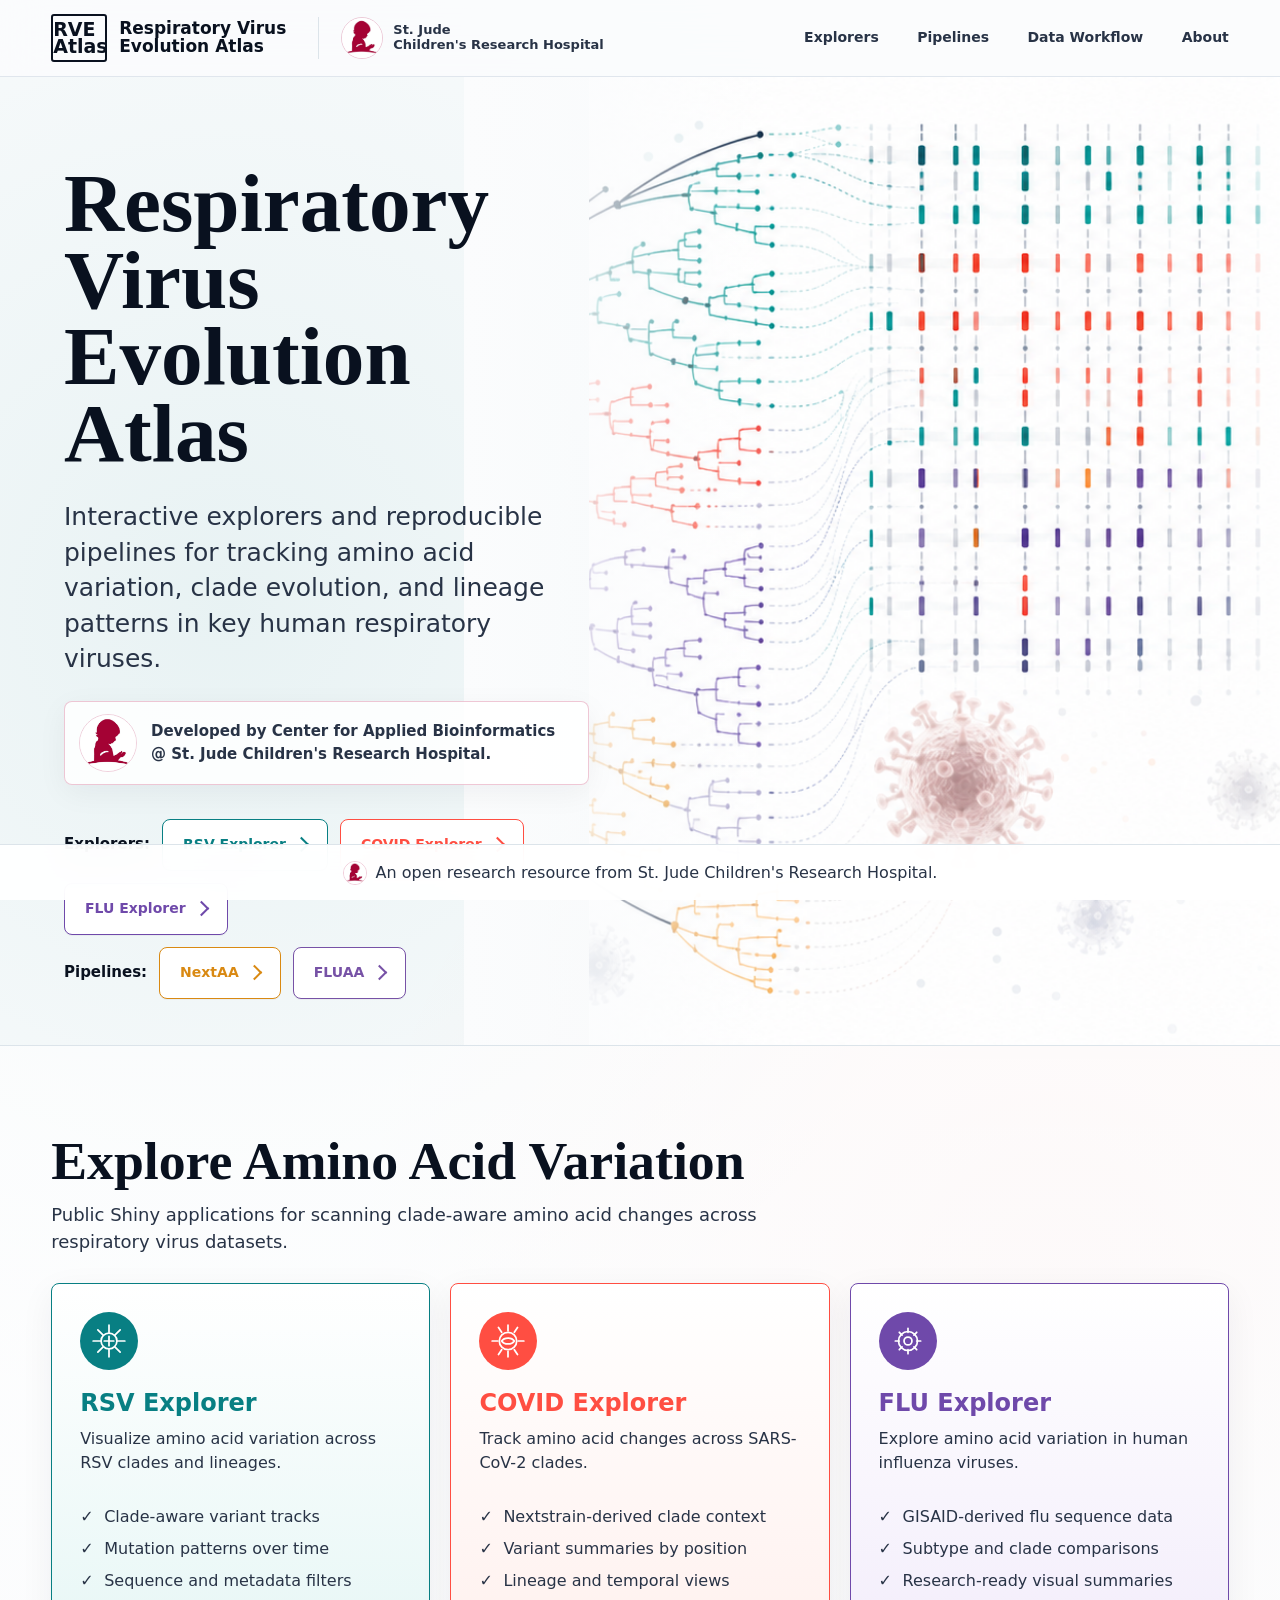
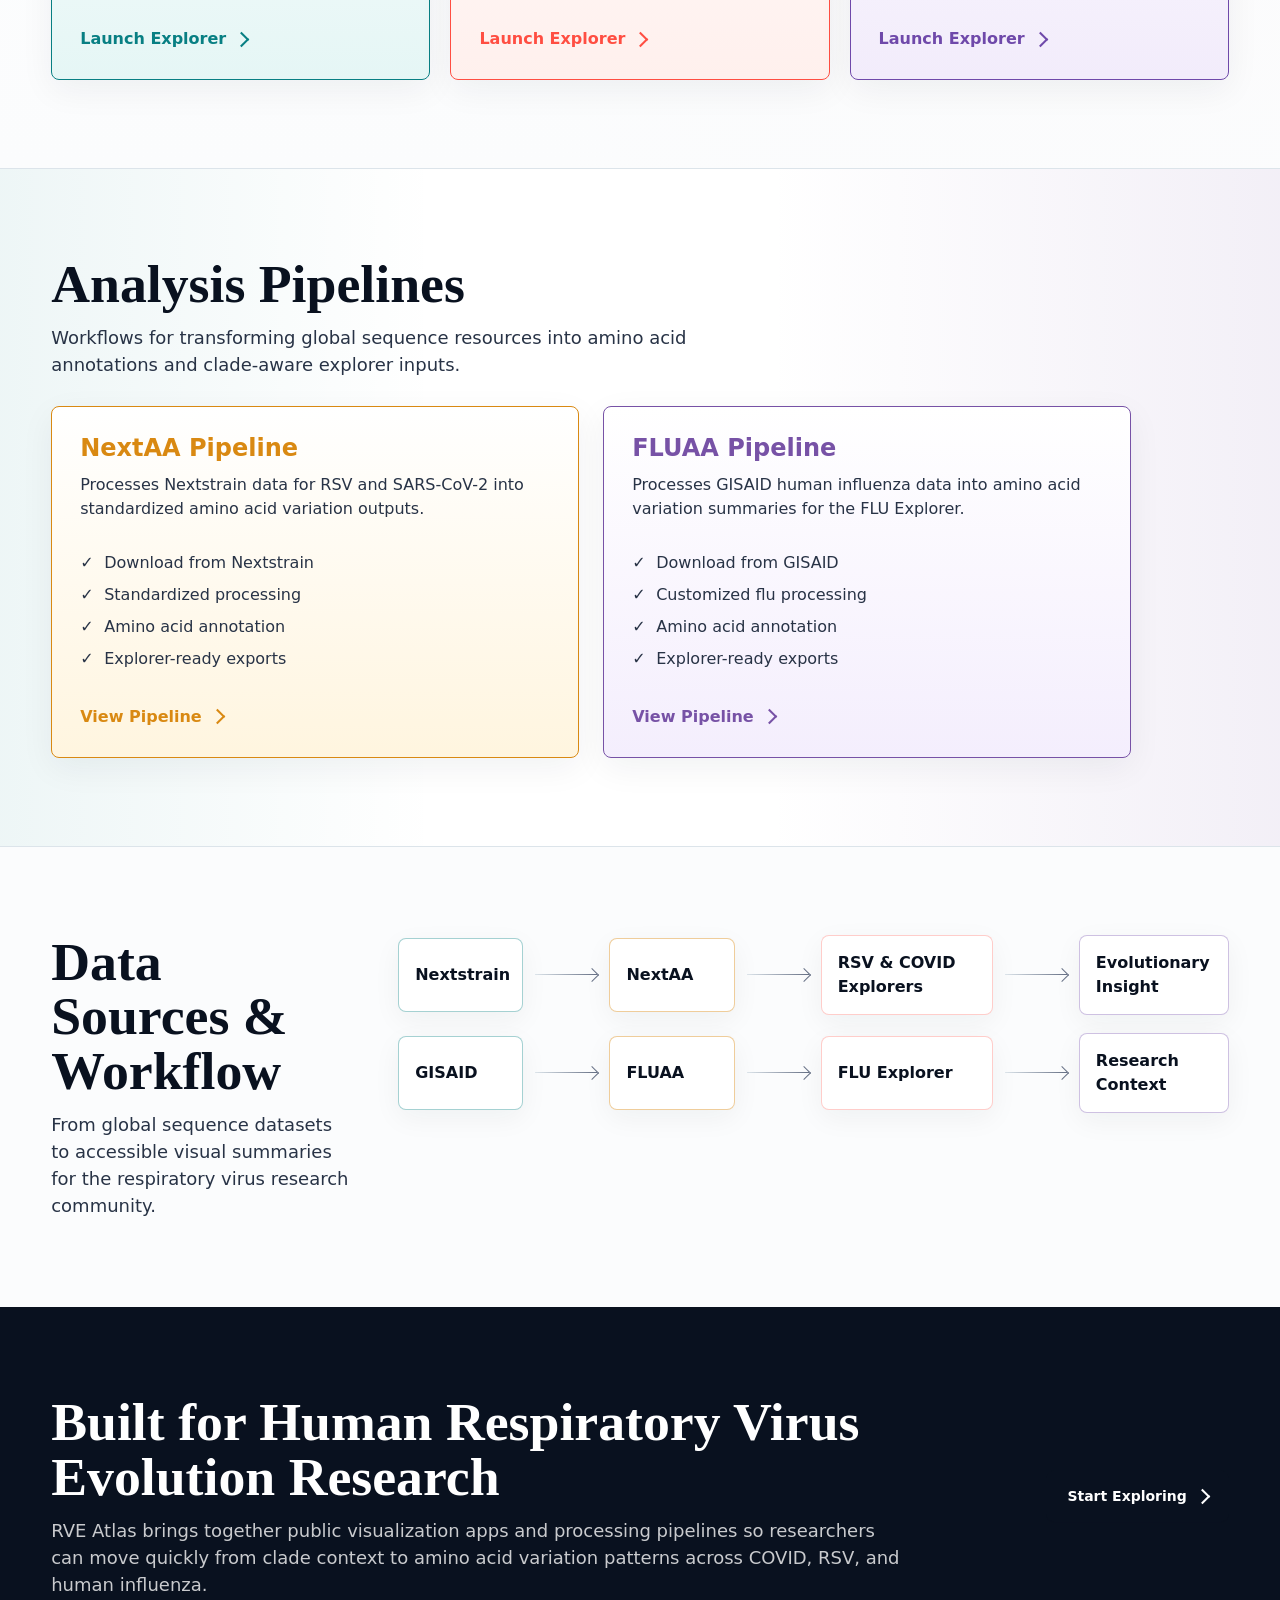
==== index.html @ 147060fe "update website" ====
<!doctype html>
<html lang="en">
  <head>
    <meta charset="utf-8">
    <meta name="viewport" content="width=device-width, initial-scale=1">
    <meta
      name="description"
      content="Respiratory Virus Evolution Atlas connects interactive Shiny explorers and amino-acid analysis pipelines for COVID, RSV, and human influenza."
    >
    <title>Respiratory Virus Evolution Atlas</title>
    <link rel="stylesheet" href="styles.css">
  </head>
  <body>
    <header class="site-header">
      <a class="brand" href="#top" aria-label="Respiratory Virus Evolution Atlas home">
        <span class="brand-mark">RVE<br>Atlas</span>
        <span class="brand-name">Respiratory Virus<br>Evolution Atlas</span>
      </a>
      <div class="institution-lockup" aria-label="St. Jude Children's Research Hospital group affiliation">
        <img src="assets/StJude.jpeg" alt="">
        <span>St. Jude<br>Children's Research Hospital</span>
      </div>
      <nav class="site-nav" aria-label="Primary navigation">
        <a href="#explorers">Explorers</a>
        <a href="#pipelines">Pipelines</a>
        <a href="#workflow">Data Workflow</a>
        <a href="#about">About</a>
      </nav>
    </header>

    <main id="top">
      <section class="hero" aria-labelledby="hero-title">
        <div class="hero-copy">
          <h1 id="hero-title">Respiratory Virus Evolution Atlas</h1>
          <p>
            Interactive explorers and reproducible pipelines for tracking amino acid variation,
            clade evolution, and lineage patterns in key human respiratory viruses.
          </p>
          <div class="hero-affiliation">
            <img src="assets/StJude.jpeg" alt="">
            <span>Developed by Center for Applied Bioinformatics @ St. Jude Children's Research Hospital.</span>
          </div>
          <div class="hero-actions" aria-label="Featured project links">
            <div class="hero-action-row">
              <span class="hero-action-label">Explorers:</span>
              <a class="button teal" href="#explorers">RSV Explorer</a>
              <a class="button coral" href="#explorers">COVID Explorer</a>
              <a class="button violet" href="#explorers">FLU Explorer</a>
            </div>
            <div class="hero-action-row">
              <span class="hero-action-label">Pipelines:</span>
              <a class="button amber" href="#pipelines">NextAA</a>
              <a class="button purple" href="#pipelines">FLUAA</a>
            </div>
          </div>
          <!--
          <div class="source-note">
            RSV and COVID data are downloaded from Nextstrain and processed by NextAA.
            Human influenza data are downloaded from GISAID and processed by FLUAA.
          </div>
        -->
        </div>
        <div class="hero-visual" aria-hidden="true">
          <img src="assets/respiratory-virus-evolution-hero.png" alt="">
        </div>
      </section>

      <section class="section split-section" id="explorers" aria-labelledby="explorers-title">
        <div class="section-heading">
          <h2 id="explorers-title">Explore Amino Acid Variation</h2>
          <p>Public Shiny applications for scanning clade-aware amino acid changes across respiratory virus datasets.</p>
        </div>
        <div class="card-grid explorers-grid">
          <article class="feature-card accent-teal">
            <div class="card-icon" aria-hidden="true">
              <svg viewBox="0 0 48 48" role="img">
                <circle cx="24" cy="24" r="10"></circle>
                <path d="M24 4v9M24 35v9M4 24h9M35 24h9M9.9 9.9l6.4 6.4M31.7 31.7l6.4 6.4M38.1 9.9l-6.4 6.4M16.3 31.7l-6.4 6.4"></path>
                <path d="M18 24h12M24 18v12"></path>
              </svg>
            </div>
            <h3>RSV Explorer</h3>
            <p>Visualize amino acid variation across RSV clades and lineages.</p>
            <ul>
              <li>Clade-aware variant tracks</li>
              <li>Mutation patterns over time</li>
              <li>Sequence and metadata filters</li>
            </ul>
            <a class="text-link" href="https://leilistjude.shinyapps.io/RSVExplorer/">Launch Explorer</a>
          </article>

          <article class="feature-card accent-coral">
            <div class="card-icon" aria-hidden="true">
              <svg viewBox="0 0 48 48" role="img">
                <circle cx="24" cy="24" r="11"></circle>
                <path d="M24 4v7M24 37v7M4 24h7M37 24h7M12 7l4 6M32 35l4 6M36 7l-4 6M16 35l-4 6"></path>
                <path d="M16 24c3-5 13-5 16 0c-3 5-13 5-16 0Z"></path>
              </svg>
            </div>
            <h3>COVID Explorer</h3>
            <p>Track amino acid changes across SARS-CoV-2 clades.</p>
            <ul>
              <li>Nextstrain-derived clade context</li>
              <li>Variant summaries by position</li>
              <li>Lineage and temporal views</li>
            </ul>
            <a class="text-link" href="https://leilistjude.shinyapps.io/COVIDExplorer/">Launch Explorer</a>
          </article>

          <article class="feature-card accent-violet">
            <div class="card-icon" aria-hidden="true">
              <svg viewBox="0 0 48 48" role="img">
                <circle cx="24" cy="24" r="12"></circle>
                <circle cx="24" cy="24" r="5"></circle>
                <path d="M24 8v5M24 35v5M8 24h5M35 24h5M13 13l3.5 3.5M31.5 31.5L35 35M35 13l-3.5 3.5M16.5 31.5L13 35"></path>
              </svg>
            </div>
            <h3>FLU Explorer</h3>
            <p>Explore amino acid variation in human influenza viruses.</p>
            <ul>
              <li>GISAID-derived flu sequence data</li>
              <li>Subtype and clade comparisons</li>
              <li>Research-ready visual summaries</li>
            </ul>
            <a class="text-link" href="https://leilistjude.shinyapps.io/FLUExplorer/">Launch Explorer</a>
          </article>
        </div>
      </section>

      <section class="section pipelines-section" id="pipelines" aria-labelledby="pipelines-title">
        <div class="section-heading compact">
          <h2 id="pipelines-title">Analysis Pipelines</h2>
          <p>Workflows for transforming global sequence resources into amino acid annotations and clade-aware explorer inputs.</p>
        </div>
        <div class="pipeline-layout">
          <article class="pipeline-card accent-amber">
            <div>
              <h3>NextAA Pipeline</h3>
              <p>Processes Nextstrain data for RSV and SARS-CoV-2 into standardized amino acid variation outputs.</p>
            </div>
            <ol>
              <li>Download from Nextstrain</li>
              <li>Standardized processing</li>
              <li>Amino acid annotation</li>
              <li>Explorer-ready exports</li>
            </ol>
            <a class="text-link" href="https://github.com/LeiLi-Uchicago/NextAA">View Pipeline</a>
          </article>

          <article class="pipeline-card accent-purple">
            <div>
              <h3>FLUAA Pipeline</h3>
              <p>Processes GISAID human influenza data into amino acid variation summaries for the FLU Explorer.</p>
            </div>
            <ol>
              <li>Download from GISAID</li>
              <li>Customized flu processing</li>
              <li>Amino acid annotation</li>
              <li>Explorer-ready exports</li>
            </ol>
            <a class="text-link" href="https://github.com/LeiLi-Uchicago/FLUAA/">View Pipeline</a>
          </article>
        </div>
      </section>

      <section class="section workflow-section" id="workflow" aria-labelledby="workflow-title">
        <div class="workflow-intro">
          <h2 id="workflow-title">Data Sources &amp; Workflow</h2>
          <p>From global sequence datasets to accessible visual summaries for the respiratory virus research community.</p>
        </div>
        <div class="workflow-track" aria-label="Workflow from data source to insight">
          <div class="workflow-row">
            <div class="workflow-node source">Nextstrain</div>
            <div class="workflow-line"></div>
            <div class="workflow-node pipeline">NextAA</div>
            <div class="workflow-line"></div>
            <div class="workflow-node explorer">RSV &amp; COVID Explorers</div>
            <div class="workflow-line"></div>
            <div class="workflow-node insight">Evolutionary Insight</div>
          </div>
          <div class="workflow-row">
            <div class="workflow-node source">GISAID</div>
            <div class="workflow-line"></div>
            <div class="workflow-node pipeline">FLUAA</div>
            <div class="workflow-line"></div>
            <div class="workflow-node explorer">FLU Explorer</div>
            <div class="workflow-line"></div>
            <div class="workflow-node insight">Research Context</div>
          </div>
        </div>
      </section>

      <section class="section about-section" id="about" aria-labelledby="about-title">
        <div>
          <h2 id="about-title">Built for Human Respiratory Virus Evolution Research</h2>
          <p>
            RVE Atlas brings together public visualization apps and processing pipelines so researchers can move
            quickly from clade context to amino acid variation patterns across COVID, RSV, and human influenza.
          </p>
        </div>
        <a class="button ink" href="#explorers">Start Exploring</a>
      </section>
    </main>

    <footer class="site-footer">
      <!--<a class="brand footer-brand" href="#top" aria-label="Respiratory Virus Evolution Atlas home">
        <span class="brand-mark">RVE<br>Atlas</span>
        <span class="brand-name">Respiratory Virus<br>Evolution Atlas</span>
      </a>-->
      <div class="footer-institution" aria-label="St. Jude Children's Research Hospital">
        <img src="assets/StJude.jpeg" alt="">
        <p>An open research resource from St. Jude Children's Research Hospital.</p>
      </div>
      <!--
      <div class="footer-links">
        <a href="#workflow">Data Workflow</a>
        <a href="https://github.com/LeiLi-Uchicago/NextAA">NextAA</a>
        <a href="https://github.com/LeiLi-Uchicago/FLUAA/">FLUAA</a>
      </div>
    -->
    </footer>
  </body>
</html>
---- styles.css ----
:root {
  --ink: #09111f;
  --ink-soft: #283346;
  --muted: #667085;
  --paper: #fbfcfd;
  --white: #ffffff;
  --line: #dce4ea;
  --teal: #087f83;
  --teal-soft: #e5f6f5;
  --coral: #ff4e42;
  --coral-soft: #fff0ed;
  --violet: #6f49aa;
  --violet-soft: #f2ecfb;
  --amber: #d98912;
  --amber-soft: #fff5df;
  --purple: #7752a6;
  --purple-soft: #f4eefd;
  --stjude-red: #b40043;
  --shadow: 0 18px 60px rgba(23, 33, 48, 0.10);
  --radius: 8px;
  color-scheme: light;
}

* {
  box-sizing: border-box;
}

html {
  scroll-behavior: smooth;
}

body {
  margin: 0;
  padding-bottom: 64px;
  background:
    radial-gradient(circle at 18% 18%, rgba(8, 127, 131, 0.08), transparent 28%),
    radial-gradient(circle at 82% 38%, rgba(255, 78, 66, 0.08), transparent 30%),
    var(--paper);
  color: var(--ink);
  font-family: Inter, ui-sans-serif, system-ui, -apple-system, BlinkMacSystemFont, "Segoe UI", sans-serif;
  font-size: 16px;
  line-height: 1.5;
}

a {
  color: inherit;
  text-decoration: none;
}

img,
svg {
  display: block;
}

.site-header {
  position: sticky;
  top: 0;
  z-index: 20;
  display: flex;
  align-items: center;
  justify-content: space-between;
  gap: 32px;
  min-height: 76px;
  padding: 14px clamp(20px, 4vw, 72px);
  background: rgba(251, 252, 253, 0.86);
  border-bottom: 1px solid rgba(220, 228, 234, 0.86);
  backdrop-filter: blur(18px);
}

.brand {
  display: inline-flex;
  align-items: center;
  gap: 12px;
  font-weight: 800;
  line-height: 1.05;
}

.brand-mark {
  display: grid;
  place-items: center;
  width: 56px;
  height: 48px;
  border: 2px solid var(--ink);
  border-radius: 3px;
  color: var(--ink);
  font-size: 19px;
  letter-spacing: 0;
  line-height: 0.92;
}

.brand-name {
  font-size: 17px;
}

.institution-lockup,
.hero-affiliation,
.footer-institution {
  display: inline-flex;
  align-items: center;
}

.institution-lockup {
  gap: 10px;
  margin-right: auto;
  padding-left: 22px;
  border-left: 1px solid var(--line);
  color: var(--ink-soft);
  font-size: 13px;
  font-weight: 800;
  line-height: 1.15;
}

.institution-lockup img {
  width: 42px;
  height: 42px;
  border: 1px solid rgba(180, 0, 67, 0.20);
  border-radius: 50%;
  object-fit: cover;
}

.site-nav {
  display: flex;
  align-items: center;
  gap: clamp(18px, 3vw, 42px);
  color: var(--ink-soft);
  font-size: 14px;
  font-weight: 700;
}

.site-nav a {
  padding: 8px 0;
  border-bottom: 2px solid transparent;
}

.site-nav a:hover,
.site-nav a:focus-visible {
  border-color: var(--teal);
  outline: none;
}

.hero {
  position: relative;
  display: grid;
  grid-template-columns: minmax(0, 0.92fr) minmax(420px, 1.08fr);
  min-height: clamp(620px, 84vh, 820px);
  overflow: hidden;
  border-bottom: 1px solid var(--line);
}

.hero-copy {
  position: relative;
  z-index: 2;
  max-width: 770px;
  padding: clamp(50px, 7vw, 88px) 0 46px clamp(24px, 5vw, 76px);
}

.hero h1 {
  max-width: 760px;
  margin: 0;
  font-family: Georgia, "Times New Roman", serif;
  font-size: clamp(52px, 6.5vw, 96px);
  font-weight: 700;
  line-height: 0.92;
  letter-spacing: 0;
}

.hero p {
  max-width: 690px;
  margin: 28px 0 0;
  color: var(--ink-soft);
  font-size: clamp(19px, 2vw, 25px);
  line-height: 1.42;
}

.hero-affiliation {
  max-width: 610px;
  gap: 14px;
  margin-top: 24px;
  padding: 12px 14px;
  border: 1px solid rgba(180, 0, 67, 0.22);
  border-radius: var(--radius);
  background: rgba(255, 255, 255, 0.84);
  color: var(--ink-soft);
  font-size: 15px;
  font-weight: 750;
  box-shadow: 0 8px 30px rgba(9, 17, 31, 0.05);
}

.hero-affiliation img {
  flex: 0 0 auto;
  width: 58px;
  height: 58px;
  border: 1px solid rgba(180, 0, 67, 0.18);
  border-radius: 50%;
  object-fit: cover;
}

.hero-actions {
  display: grid;
  gap: 12px;
  margin-top: 34px;
}

.hero-action-row {
  display: flex;
  align-items: center;
  flex-wrap: wrap;
  gap: 12px;
}

.hero-action-label {
  min-width: 82px;
  color: var(--ink);
  font-size: 15px;
  font-weight: 850;
}

.button {
  display: inline-flex;
  align-items: center;
  justify-content: center;
  min-height: 52px;
  padding: 0 20px;
  border: 1.5px solid currentColor;
  border-radius: var(--radius);
  background: var(--white);
  font-size: 14px;
  font-weight: 800;
  box-shadow: 0 1px 0 rgba(9, 17, 31, 0.04);
  transition: transform 180ms ease, box-shadow 180ms ease, background 180ms ease;
}

.button::after,
.text-link::after {
  content: "";
  width: 9px;
  height: 9px;
  margin-left: 10px;
  border-top: 2px solid currentColor;
  border-right: 2px solid currentColor;
  transform: rotate(45deg);
}

.button:hover,
.button:focus-visible {
  transform: translateY(-2px);
  box-shadow: var(--shadow);
  outline: none;
}

.button.teal,
.accent-teal {
  color: var(--teal);
}

.button.coral,
.accent-coral {
  color: var(--coral);
}

.button.violet,
.accent-violet {
  color: var(--violet);
}

.button.amber,
.accent-amber {
  color: var(--amber);
}

.button.purple,
.accent-purple {
  color: var(--purple);
}

.button.ink {
  color: var(--white);
  background: var(--ink);
  border-color: var(--ink);
}

.source-note {
  max-width: 610px;
  margin-top: 26px;
  padding: 15px 18px;
  border: 1px solid var(--line);
  border-radius: var(--radius);
  background: rgba(255, 255, 255, 0.78);
  color: var(--ink-soft);
  font-size: 14px;
  box-shadow: 0 8px 30px rgba(9, 17, 31, 0.05);
}

.hero-visual {
  position: relative;
  min-height: 620px;
}

.hero-visual::before {
  position: absolute;
  inset: 0 auto 0 -18%;
  z-index: 1;
  width: 44%;
  content: "";
  background: linear-gradient(90deg, var(--paper) 0%, rgba(251, 252, 253, 0.76) 44%, rgba(251, 252, 253, 0) 100%);
}

.hero-visual img {
  width: 100%;
  height: 100%;
  min-height: 620px;
  object-fit: cover;
  object-position: center right;
}

.section {
  padding: clamp(54px, 7vw, 88px) clamp(20px, 4vw, 72px);
}

.section-heading {
  max-width: 760px;
  margin-bottom: 28px;
}

.section-heading.compact {
  max-width: 640px;
}

.section h2 {
  margin: 0;
  font-family: Georgia, "Times New Roman", serif;
  font-size: clamp(34px, 4.2vw, 58px);
  line-height: 1.02;
  letter-spacing: 0;
}

.section-heading p,
.workflow-intro p,
.about-section p {
  margin: 12px 0 0;
  color: var(--ink-soft);
  font-size: 18px;
}

.split-section {
  background: linear-gradient(180deg, rgba(255, 255, 255, 0.62), rgba(251, 252, 253, 0.92));
}

.card-grid {
  display: grid;
  grid-template-columns: repeat(3, minmax(0, 1fr));
  gap: 20px;
}

.feature-card,
.pipeline-card {
  display: flex;
  flex-direction: column;
  min-height: 100%;
  padding: 28px;
  border: 1.5px solid currentColor;
  border-radius: var(--radius);
  background: rgba(255, 255, 255, 0.84);
  box-shadow: 0 10px 34px rgba(22, 33, 48, 0.06);
}

.feature-card:nth-child(1) {
  background: linear-gradient(180deg, var(--white), var(--teal-soft));
}

.feature-card:nth-child(2) {
  background: linear-gradient(180deg, var(--white), var(--coral-soft));
}

.feature-card:nth-child(3) {
  background: linear-gradient(180deg, var(--white), var(--violet-soft));
}

.card-icon {
  display: grid;
  place-items: center;
  width: 58px;
  height: 58px;
  margin-bottom: 20px;
  border-radius: 50%;
  color: var(--white);
}

.card-icon svg {
  width: 38px;
  height: 38px;
  color: var(--white);
  fill: none;
  stroke: currentColor;
  stroke-linecap: round;
  stroke-linejoin: round;
  stroke-width: 2.2;
}

.feature-card h3,
.pipeline-card h3 {
  margin: 0;
  color: currentColor;
  font-size: 24px;
  line-height: 1.15;
}

.feature-card p,
.pipeline-card p {
  margin: 10px 0 0;
  color: var(--ink-soft);
}

.feature-card ul,
.pipeline-card ol {
  margin: 22px 0 0;
  padding: 0;
  color: var(--ink-soft);
  list-style: none;
}

.feature-card li,
.pipeline-card li {
  position: relative;
  margin: 8px 0;
  padding-left: 24px;
}

.feature-card li::before,
.pipeline-card li::before {
  position: absolute;
  left: 0;
  color: currentColor;
  content: "✓";
  font-weight: 800;
}

.text-link {
  display: inline-flex;
  align-items: center;
  width: fit-content;
  margin-top: auto;
  padding-top: 26px;
  color: currentColor;
  font-weight: 850;
}

.accent-teal .card-icon {
  background: var(--teal);
}

.accent-coral .card-icon {
  background: var(--coral);
}

.accent-violet .card-icon {
  background: var(--violet);
}

.accent-amber .card-icon {
  background: var(--amber);
}

.accent-purple .card-icon {
  background: var(--purple);
}

.pipelines-section {
  background:
    linear-gradient(90deg, rgba(8, 127, 131, 0.07), transparent 34%),
    linear-gradient(270deg, rgba(119, 82, 166, 0.09), transparent 40%),
    var(--white);
  border-top: 1px solid var(--line);
  border-bottom: 1px solid var(--line);
}

.pipeline-layout {
  display: grid;
  grid-template-columns: repeat(2, minmax(0, 1fr));
  gap: 24px;
  max-width: 1080px;
}

.pipeline-card.accent-amber {
  background: linear-gradient(180deg, var(--white), var(--amber-soft));
}

.pipeline-card.accent-purple {
  background: linear-gradient(180deg, var(--white), var(--purple-soft));
}

.workflow-section {
  display: grid;
  grid-template-columns: minmax(220px, 0.36fr) minmax(0, 1fr);
  gap: 48px;
  align-items: start;
}

.workflow-intro h2 {
  margin: 0;
}

.workflow-track {
  display: grid;
  gap: 18px;
}

.workflow-row {
  display: grid;
  grid-template-columns: minmax(120px, 0.8fr) 62px minmax(120px, 0.8fr) 62px minmax(170px, 1.1fr) 62px minmax(150px, 0.9fr);
  align-items: center;
  gap: 12px;
}

.workflow-node {
  min-height: 74px;
  display: grid;
  align-content: center;
  padding: 15px 16px;
  border: 1px solid var(--line);
  border-radius: var(--radius);
  background: var(--white);
  color: var(--ink);
  font-weight: 850;
  box-shadow: 0 8px 28px rgba(22, 33, 48, 0.05);
}

.workflow-node.source {
  border-color: rgba(8, 127, 131, 0.36);
}

.workflow-node.pipeline {
  border-color: rgba(217, 137, 18, 0.42);
}

.workflow-node.explorer {
  border-color: rgba(255, 78, 66, 0.28);
}

.workflow-node.insight {
  border-color: rgba(111, 73, 170, 0.34);
}

.workflow-line {
  height: 1px;
  background: linear-gradient(90deg, var(--line), var(--muted));
}

.workflow-line::after {
  display: block;
  width: 9px;
  height: 9px;
  margin-top: -4px;
  margin-left: auto;
  border-top: 1.5px solid var(--muted);
  border-right: 1.5px solid var(--muted);
  content: "";
  transform: rotate(45deg);
}

.about-section {
  display: grid;
  grid-template-columns: minmax(0, 1fr) auto;
  gap: 32px;
  align-items: center;
  background: var(--ink);
  color: var(--white);
}

.about-section p {
  max-width: 850px;
  color: rgba(255, 255, 255, 0.78);
}

.site-footer {
  position: fixed;
  right: 0;
  bottom: 0;
  left: 0;
  z-index: 20;
  display: flex;
  align-items: center;
  justify-content: center;
  gap: 20px;
  min-height: 56px;
  padding: 10px clamp(20px, 4vw, 72px);
  background: rgba(255, 255, 255, 0.92);
  border-top: 1px solid var(--line);
  color: var(--ink-soft);
  backdrop-filter: blur(18px);
}

.footer-brand {
  color: var(--ink);
}

.site-footer p {
  margin: 0;
}

.footer-institution {
  justify-content: center;
  gap: 9px;
  color: var(--ink-soft);
  text-align: center;
}

.footer-institution img {
  width: 24px;
  height: 24px;
  border: 1px solid rgba(180, 0, 67, 0.20);
  border-radius: 50%;
  object-fit: cover;
}

.footer-links {
  display: flex;
  gap: 24px;
  font-weight: 750;
}

.footer-links a:hover,
.footer-links a:focus-visible {
  color: var(--teal);
  outline: none;
}

@media (max-width: 1040px) {
  .site-header {
    align-items: flex-start;
    flex-direction: column;
    gap: 14px;
  }

  .institution-lockup {
    margin-right: 0;
    padding-left: 0;
    border-left: 0;
  }

  .hero {
    grid-template-columns: 1fr;
  }

  .hero-copy {
    max-width: none;
    padding-right: clamp(20px, 5vw, 76px);
  }

  .hero-visual {
    min-height: 360px;
    margin-top: -46px;
  }

  .hero-visual::before {
    inset: -2px 0 auto 0;
    width: 100%;
    height: 38%;
    background: linear-gradient(180deg, var(--paper), rgba(251, 252, 253, 0));
  }

  .hero-visual img {
    min-height: 360px;
  }

  .card-grid,
  .pipeline-layout,
  .workflow-section {
    grid-template-columns: 1fr;
  }

  .workflow-row {
    grid-template-columns: 1fr;
    gap: 8px;
  }

  .workflow-line {
    width: 1px;
    height: 30px;
    margin-left: 20px;
    background: linear-gradient(180deg, var(--line), var(--muted));
  }

  .workflow-line::after {
    margin-top: 22px;
    margin-left: -4px;
    transform: rotate(135deg);
  }

  .site-footer {
    align-items: flex-start;
    flex-direction: column;
  }
}

@media (max-width: 680px) {
  body {
    padding-bottom: 176px;
  }

  .site-nav {
    display: grid;
    grid-template-columns: repeat(2, minmax(0, 1fr));
    width: 100%;
    gap: 6px 18px;
  }

  .brand-name {
    font-size: 15px;
  }

  .hero {
    min-height: auto;
  }

  .hero-copy {
    padding-top: 44px;
  }

  .hero h1 {
    font-size: clamp(38px, 12.8vw, 50px);
  }

  .hero-actions {
    display: grid;
    grid-template-columns: 1fr;
  }

  .hero-action-row {
    display: grid;
    grid-template-columns: 1fr;
  }

  .hero-action-label {
    min-width: 0;
  }

  .hero-affiliation {
    align-items: flex-start;
  }

  .hero-affiliation img {
    width: 48px;
    height: 48px;
  }

  .button {
    justify-content: space-between;
    width: 100%;
  }

  .feature-card,
  .pipeline-card {
    padding: 22px;
  }

  .about-section {
    grid-template-columns: 1fr;
  }

  .footer-links {
    flex-wrap: wrap;
  }
}

@media (prefers-reduced-motion: reduce) {
  *,
  *::before,
  *::after {
    scroll-behavior: auto !important;
    transition-duration: 0.01ms !important;
  }
}
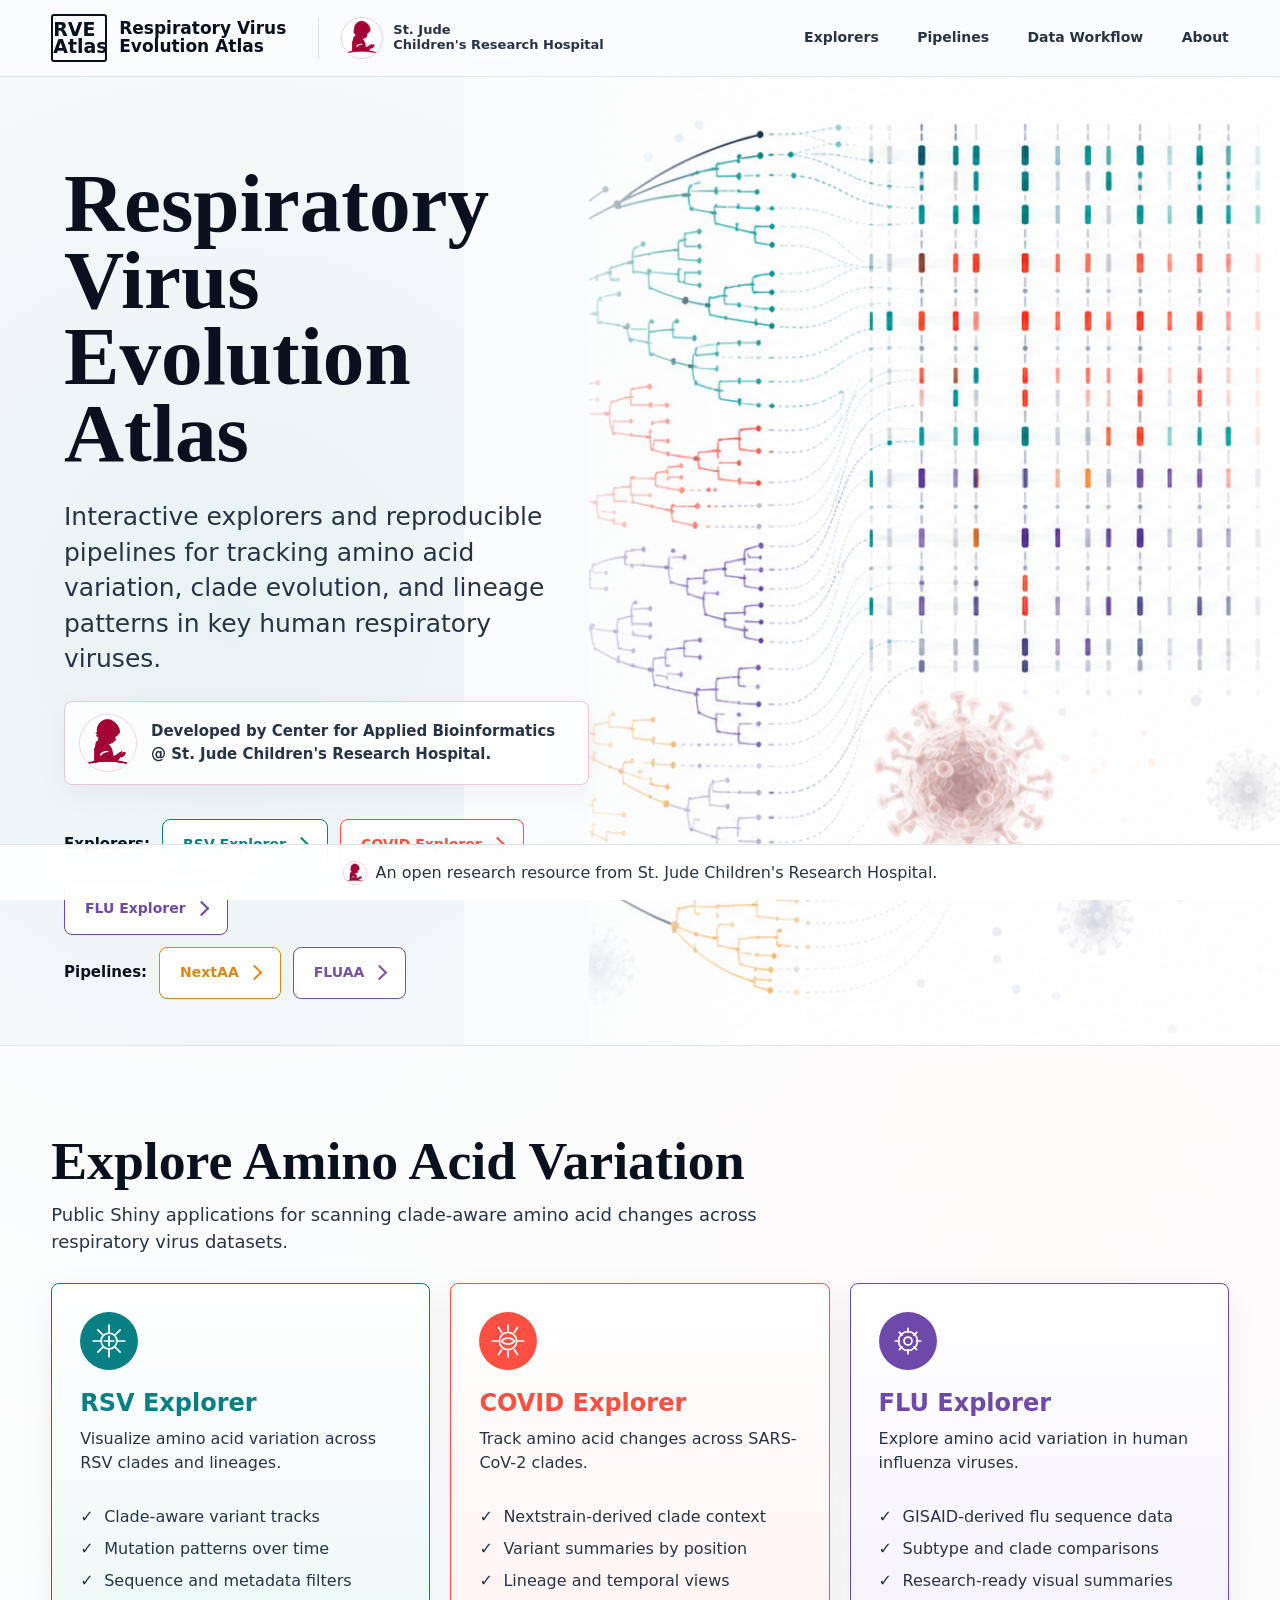
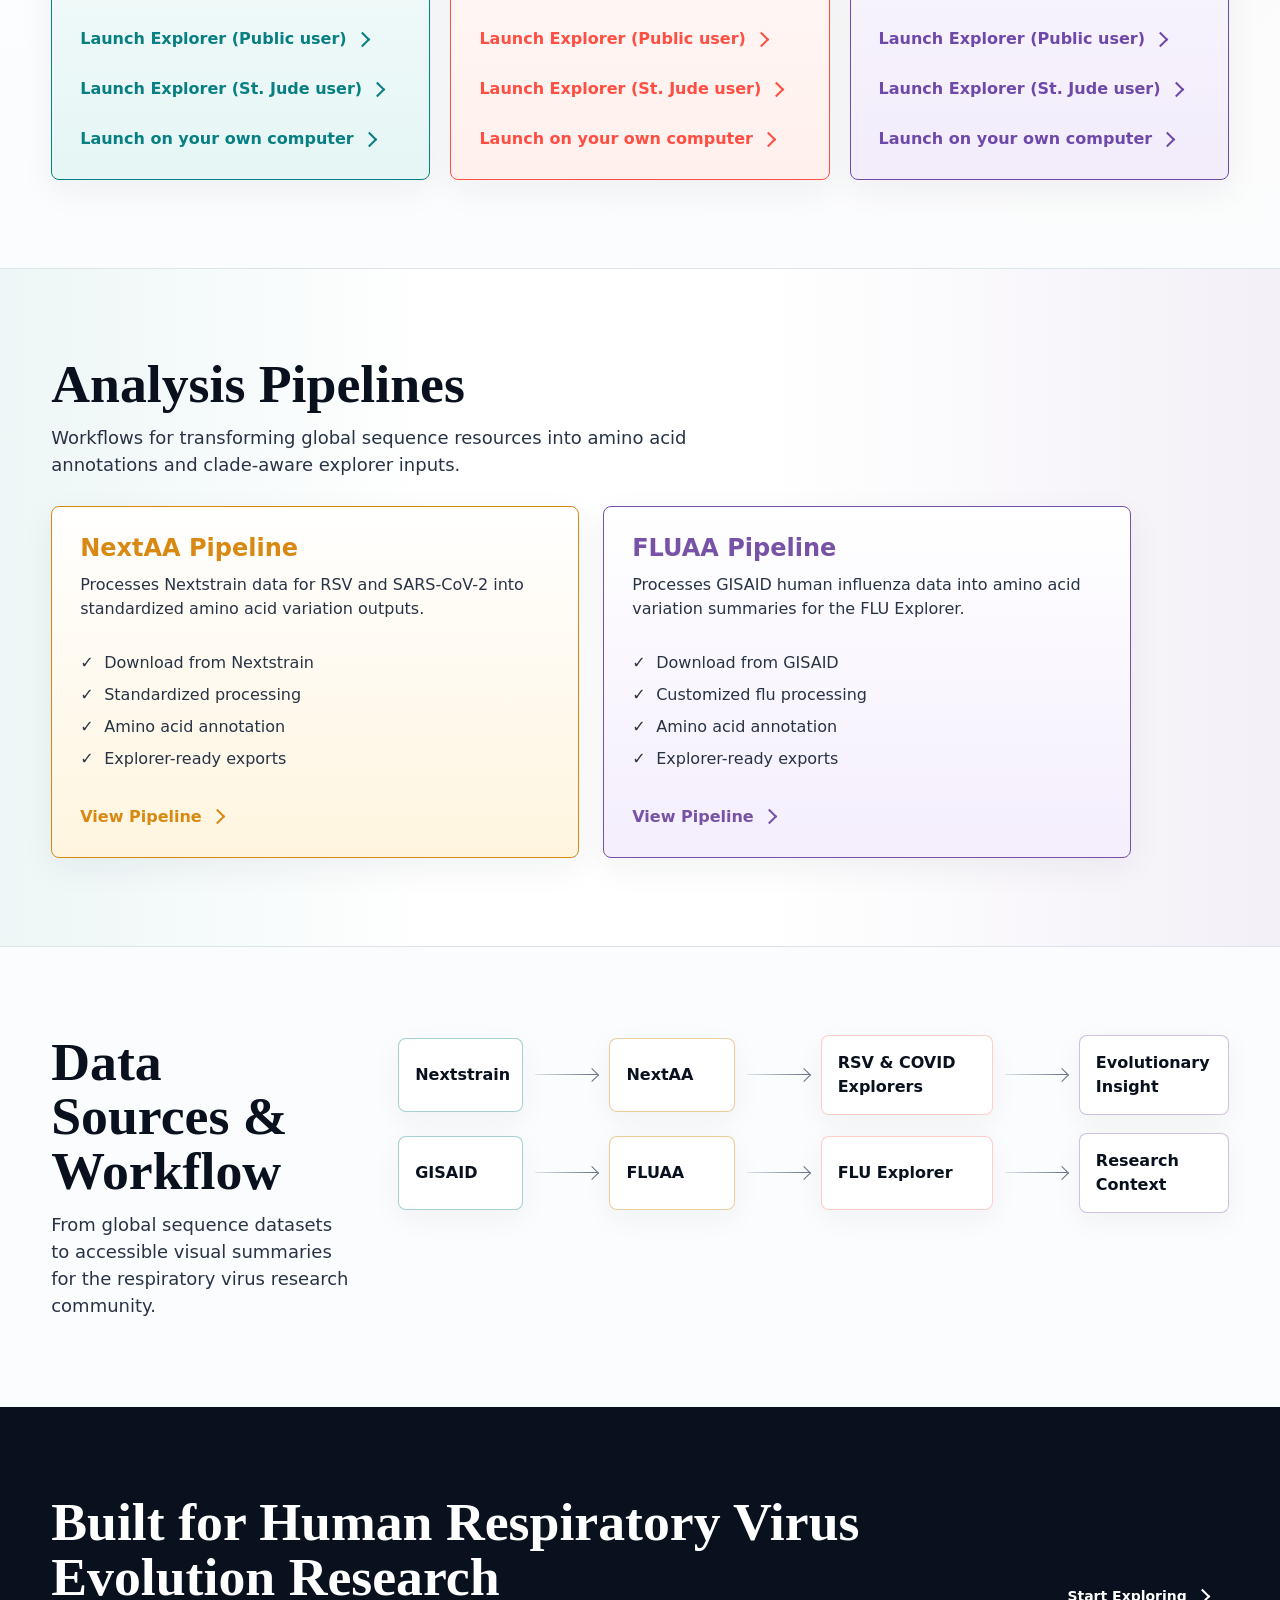
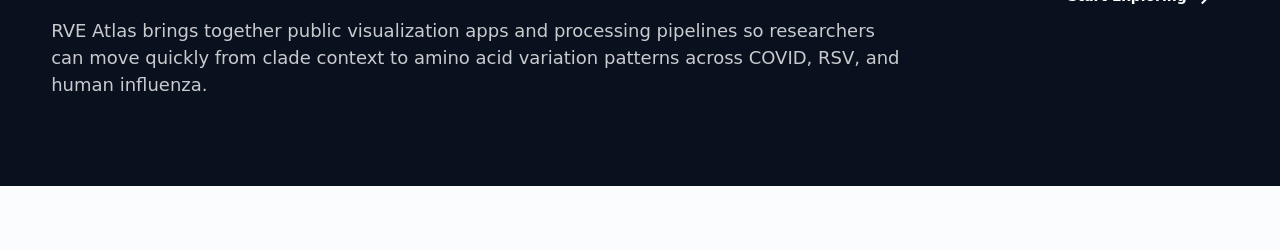
==== commit 5dccc513: "Update index.html" ====
--- a/index.html
+++ b/index.html
@@ -86,7 +86,9 @@
               <li>Mutation patterns over time</li>
               <li>Sequence and metadata filters</li>
             </ul>
-            <a class="text-link" href="https://leilistjude.shinyapps.io/RSVExplorer/">Launch Explorer</a>
+            <a class="text-link" href="https://leilistjude.shinyapps.io/RSVExplorer/">Launch Explorer (Public user)</a>
+            <a class="text-link" href="https://leilistjude.shinyapps.io/RSVExplorer/">Launch Explorer (St. Jude user)</a>
+            <a class="text-link" href="https://github.com/LeiLi-Uchicago/RSVExplorer">Launch on your own computer</a>
           </article>
 
           <article class="feature-card accent-coral">
@@ -104,7 +106,9 @@
               <li>Variant summaries by position</li>
               <li>Lineage and temporal views</li>
             </ul>
-            <a class="text-link" href="https://leilistjude.shinyapps.io/COVIDExplorer/">Launch Explorer</a>
+            <a class="text-link" href="https://leilistjude.shinyapps.io/COVIDExplorer/">Launch Explorer (Public user)</a>
+            <a class="text-link" href="https://leilistjude.shinyapps.io/COVIDExplorer/">Launch Explorer (St. Jude user)</a>
+            <a class="text-link" href="https://github.com/LeiLi-Uchicago/COVIDExplorer">Launch on your own computer</a>
           </article>
 
           <article class="feature-card accent-violet">
@@ -122,7 +126,9 @@
               <li>Subtype and clade comparisons</li>
               <li>Research-ready visual summaries</li>
             </ul>
-            <a class="text-link" href="https://leilistjude.shinyapps.io/FLUExplorer/">Launch Explorer</a>
+            <a class="text-link" href="https://leilistjude.shinyapps.io/FLUExplorer/">Launch Explorer (Public user)</a>
+            <a class="text-link" href="https://leilistjude.shinyapps.io/FLUExplorer/">Launch Explorer (St. Jude user)</a>
+            <a class="text-link" href="https://github.com/LeiLi-Uchicago/FLUExplorer">Launch on your own computer</a>
           </article>
         </div>
       </section>
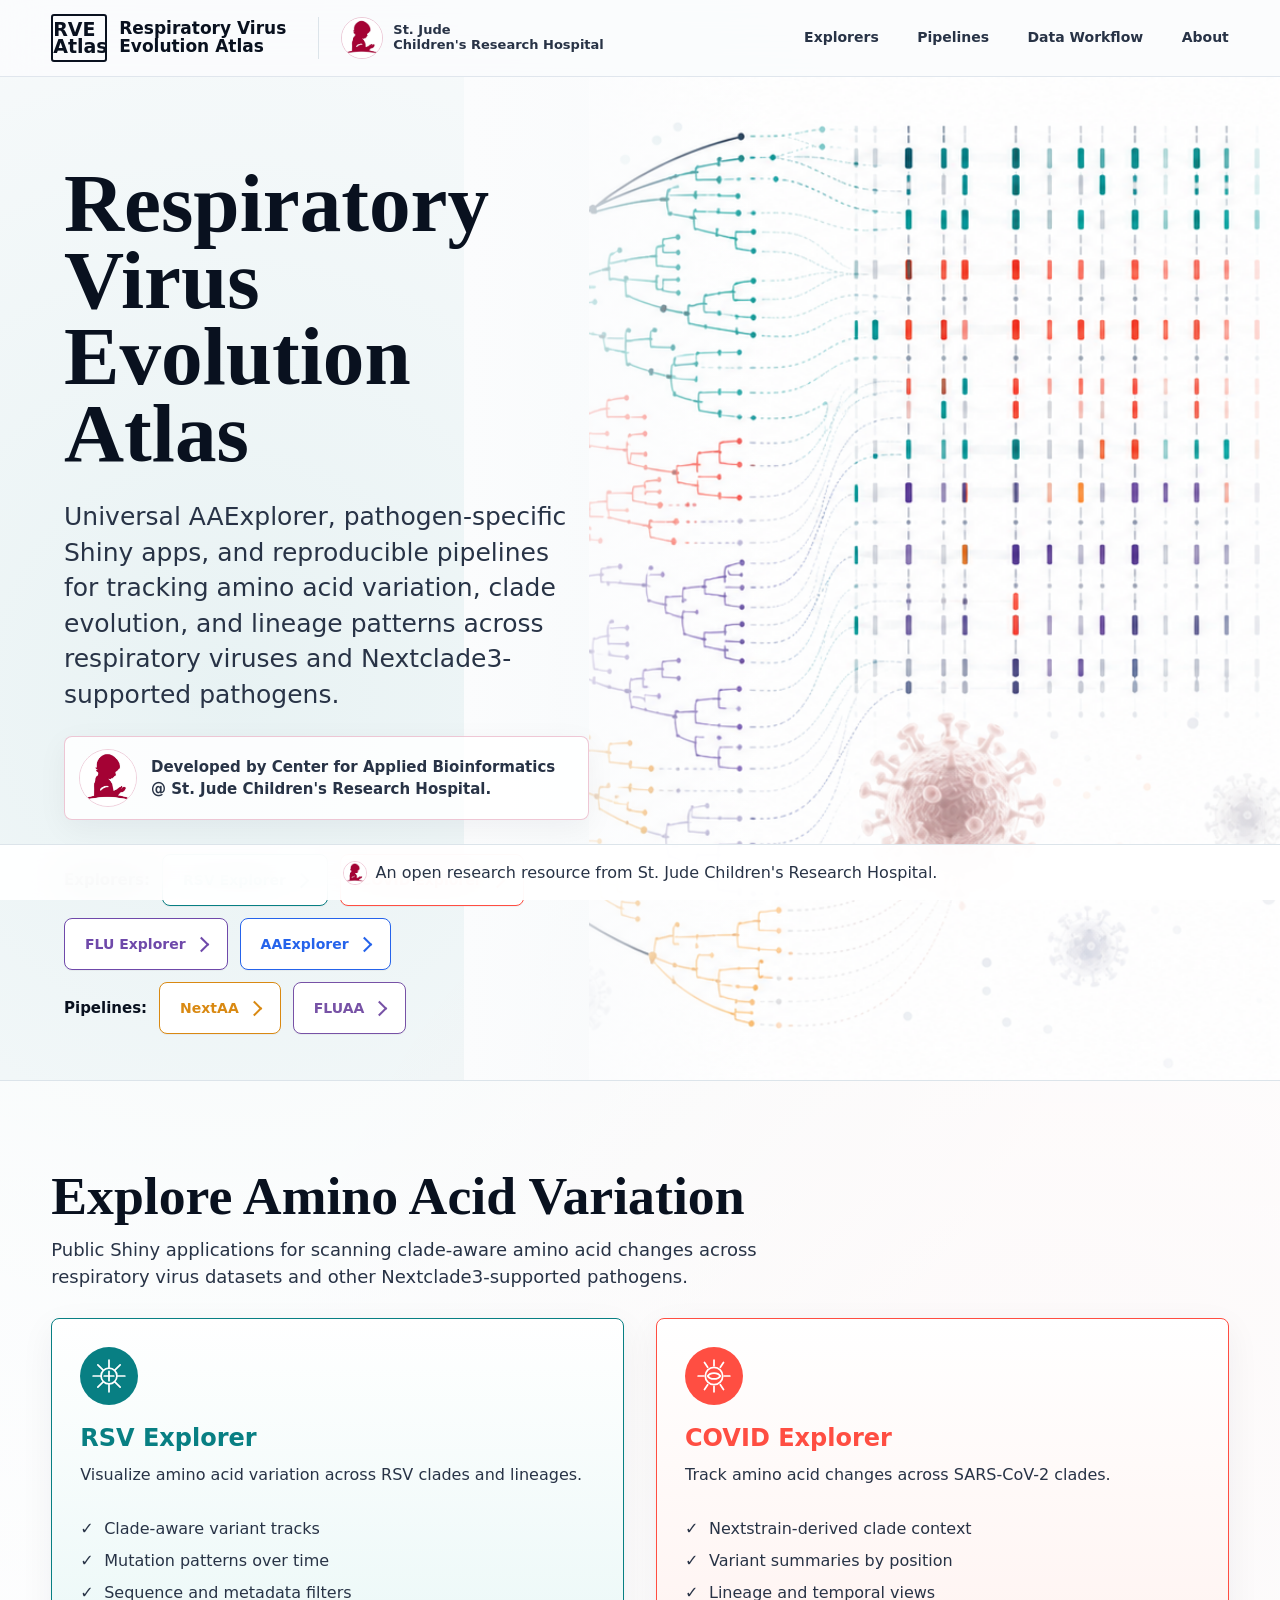
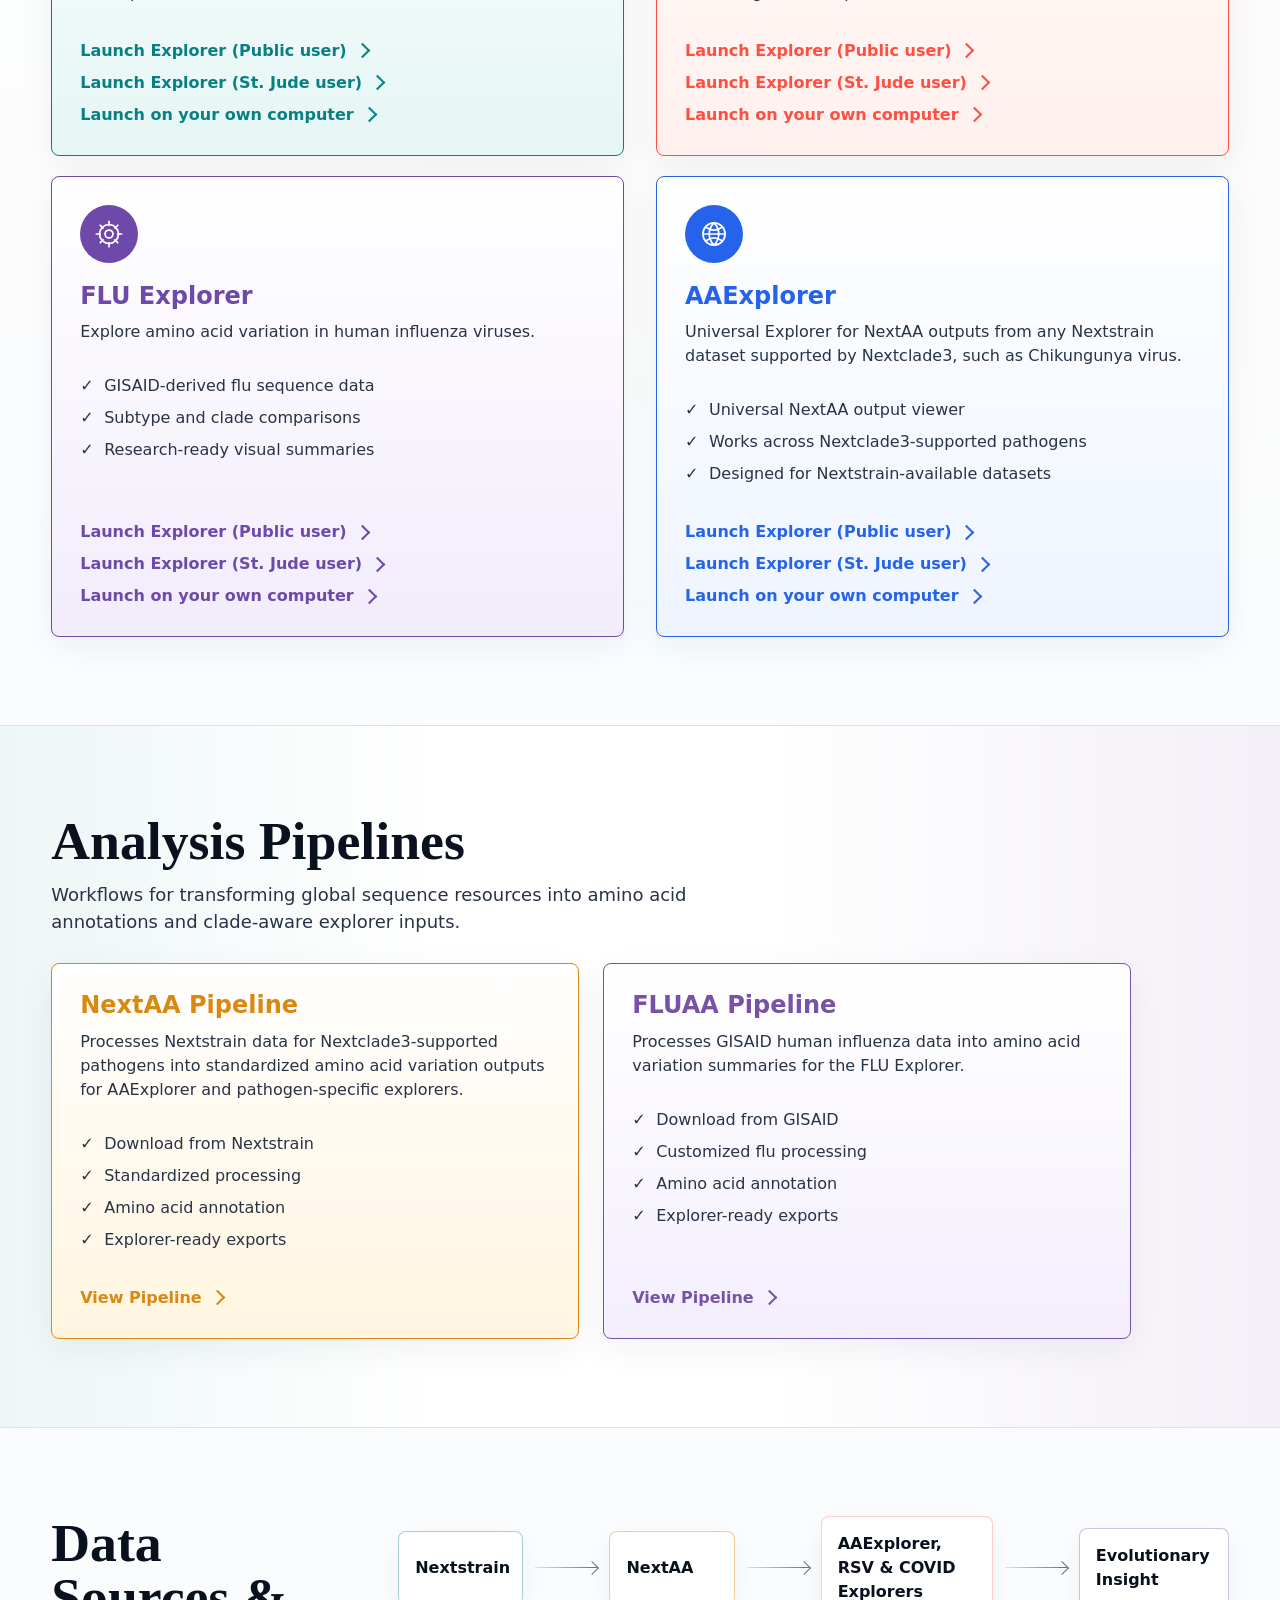
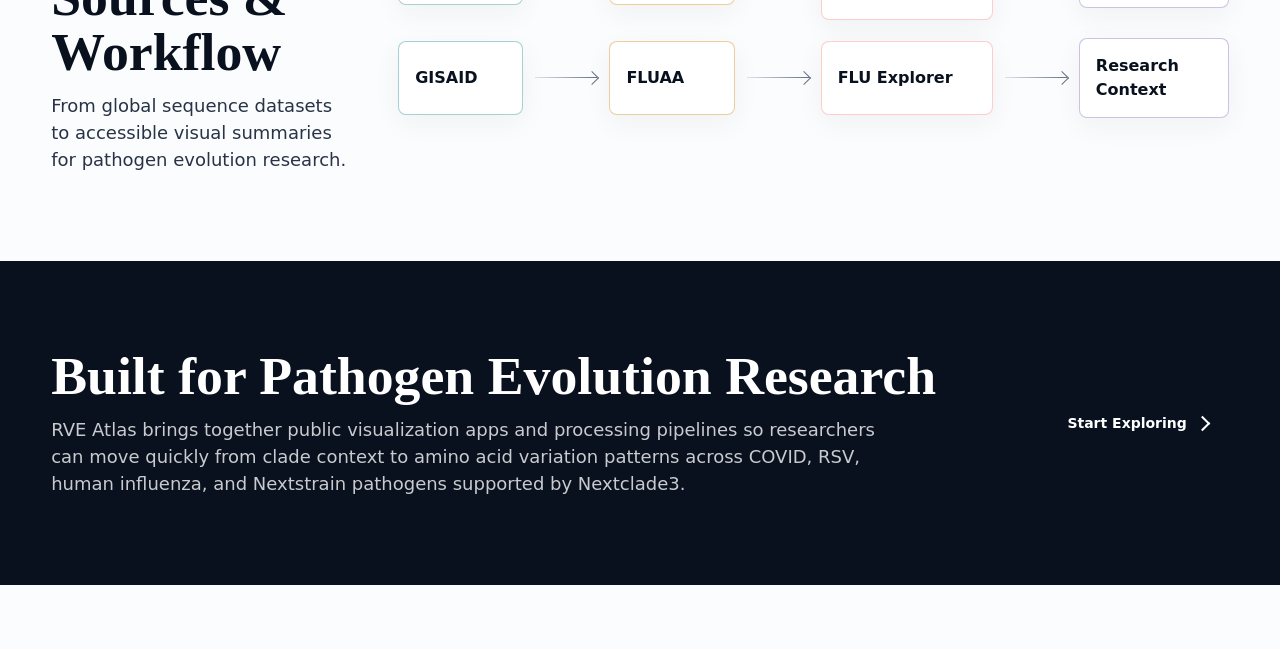
==== commit 17d7c834: "add AAExplorer" ====
--- a/index.html
+++ b/index.html
@@ -5,7 +5,7 @@
     <meta name="viewport" content="width=device-width, initial-scale=1">
     <meta
       name="description"
-      content="Respiratory Virus Evolution Atlas connects interactive Shiny explorers and amino-acid analysis pipelines for COVID, RSV, and human influenza."
+      content="Respiratory Virus Evolution Atlas connects interactive Shiny explorers and amino-acid analysis pipelines for COVID, RSV, human influenza, and Nextclade3-supported pathogens."
     >
     <title>Respiratory Virus Evolution Atlas</title>
     <link rel="stylesheet" href="styles.css">
@@ -33,8 +33,9 @@
         <div class="hero-copy">
           <h1 id="hero-title">Respiratory Virus Evolution Atlas</h1>
           <p>
-            Interactive explorers and reproducible pipelines for tracking amino acid variation,
-            clade evolution, and lineage patterns in key human respiratory viruses.
+            Universal AAExplorer, pathogen-specific Shiny apps, and reproducible pipelines for tracking
+            amino acid variation, clade evolution, and lineage patterns across respiratory viruses and
+            Nextclade3-supported pathogens.
           </p>
           <div class="hero-affiliation">
             <img src="assets/StJude.jpeg" alt="">
@@ -46,6 +47,7 @@
               <a class="button teal" href="#explorers">RSV Explorer</a>
               <a class="button coral" href="#explorers">COVID Explorer</a>
               <a class="button violet" href="#explorers">FLU Explorer</a>
+              <a class="button blue" href="#explorers">AAExplorer</a>
             </div>
             <div class="hero-action-row">
               <span class="hero-action-label">Pipelines:</span>
@@ -68,7 +70,7 @@
       <section class="section split-section" id="explorers" aria-labelledby="explorers-title">
         <div class="section-heading">
           <h2 id="explorers-title">Explore Amino Acid Variation</h2>
-          <p>Public Shiny applications for scanning clade-aware amino acid changes across respiratory virus datasets.</p>
+          <p>Public Shiny applications for scanning clade-aware amino acid changes across respiratory virus datasets and other Nextclade3-supported pathogens.</p>
         </div>
         <div class="card-grid explorers-grid">
           <article class="feature-card accent-teal">
@@ -87,7 +89,7 @@
               <li>Sequence and metadata filters</li>
             </ul>
             <a class="text-link" href="https://leilistjude.shinyapps.io/RSVExplorer/">Launch Explorer (Public user)</a>
-            <a class="text-link" href="https://leilistjude.shinyapps.io/RSVExplorer/">Launch Explorer (St. Jude user)</a>
+            <a class="text-link" href="https://ibex.stjude.org/RSVExplorer/">Launch Explorer (St. Jude user)</a>
             <a class="text-link" href="https://github.com/LeiLi-Uchicago/RSVExplorer">Launch on your own computer</a>
           </article>
 
@@ -107,7 +109,7 @@
               <li>Lineage and temporal views</li>
             </ul>
             <a class="text-link" href="https://leilistjude.shinyapps.io/COVIDExplorer/">Launch Explorer (Public user)</a>
-            <a class="text-link" href="https://leilistjude.shinyapps.io/COVIDExplorer/">Launch Explorer (St. Jude user)</a>
+            <a class="text-link" href="https://ibex.stjude.org/COVIDExplorer/">Launch Explorer (St. Jude user)</a>
             <a class="text-link" href="https://github.com/LeiLi-Uchicago/COVIDExplorer">Launch on your own computer</a>
           </article>
 
@@ -127,8 +129,28 @@
               <li>Research-ready visual summaries</li>
             </ul>
             <a class="text-link" href="https://leilistjude.shinyapps.io/FLUExplorer/">Launch Explorer (Public user)</a>
-            <a class="text-link" href="https://leilistjude.shinyapps.io/FLUExplorer/">Launch Explorer (St. Jude user)</a>
+            <a class="text-link" href="https://ibex.stjude.org/FLUExplorer/">Launch Explorer (St. Jude user)</a>
             <a class="text-link" href="https://github.com/LeiLi-Uchicago/FLUExplorer">Launch on your own computer</a>
+          </article>
+
+          <article class="feature-card accent-blue universal-card">
+            <div class="card-icon" aria-hidden="true">
+              <svg viewBox="0 0 48 48" role="img">
+                <circle cx="24" cy="24" r="14"></circle>
+                <path d="M10 24h28M24 10c4 4 6 9 6 14s-2 10-6 14M24 10c-4 4-6 9-6 14s2 10 6 14"></path>
+                <path d="M15 16c3 2 6 3 9 3s6-1 9-3M15 32c3-2 6-3 9-3s6 1 9 3"></path>
+              </svg>
+            </div>
+            <h3>AAExplorer</h3>
+            <p>Universal Explorer for NextAA outputs from any Nextstrain dataset supported by Nextclade3, such as Chikungunya virus.</p>
+            <ul>
+              <li>Universal NextAA output viewer</li>
+              <li>Works across Nextclade3-supported pathogens</li>
+              <li>Designed for Nextstrain-available datasets</li>
+            </ul>
+            <a class="text-link" href="https://leilistjude.shinyapps.io/AAExplorer/">Launch Explorer (Public user)</a>
+            <a class="text-link" href="https://ibex.stjude.org/AAExplorer/">Launch Explorer (St. Jude user)</a>
+            <a class="text-link" href="https://github.com/LeiLi-Uchicago/COVIDExplorer">Launch on your own computer</a>
           </article>
         </div>
       </section>
@@ -142,7 +164,7 @@
           <article class="pipeline-card accent-amber">
             <div>
               <h3>NextAA Pipeline</h3>
-              <p>Processes Nextstrain data for RSV and SARS-CoV-2 into standardized amino acid variation outputs.</p>
+              <p>Processes Nextstrain data for Nextclade3-supported pathogens into standardized amino acid variation outputs for AAExplorer and pathogen-specific explorers.</p>
             </div>
             <ol>
               <li>Download from Nextstrain</li>
@@ -172,7 +194,7 @@
       <section class="section workflow-section" id="workflow" aria-labelledby="workflow-title">
         <div class="workflow-intro">
           <h2 id="workflow-title">Data Sources &amp; Workflow</h2>
-          <p>From global sequence datasets to accessible visual summaries for the respiratory virus research community.</p>
+          <p>From global sequence datasets to accessible visual summaries for pathogen evolution research.</p>
         </div>
         <div class="workflow-track" aria-label="Workflow from data source to insight">
           <div class="workflow-row">
@@ -180,7 +202,7 @@
             <div class="workflow-line"></div>
             <div class="workflow-node pipeline">NextAA</div>
             <div class="workflow-line"></div>
-            <div class="workflow-node explorer">RSV &amp; COVID Explorers</div>
+            <div class="workflow-node explorer">AAExplorer, RSV &amp; COVID Explorers</div>
             <div class="workflow-line"></div>
             <div class="workflow-node insight">Evolutionary Insight</div>
           </div>
@@ -198,10 +220,11 @@
 
       <section class="section about-section" id="about" aria-labelledby="about-title">
         <div>
-          <h2 id="about-title">Built for Human Respiratory Virus Evolution Research</h2>
+          <h2 id="about-title">Built for Pathogen Evolution Research</h2>
           <p>
             RVE Atlas brings together public visualization apps and processing pipelines so researchers can move
-            quickly from clade context to amino acid variation patterns across COVID, RSV, and human influenza.
+            quickly from clade context to amino acid variation patterns across COVID, RSV, human influenza,
+            and Nextstrain pathogens supported by Nextclade3.
           </p>
         </div>
         <a class="button ink" href="#explorers">Start Exploring</a>
--- a/styles.css
+++ b/styles.css
@@ -5,6 +5,8 @@
   --paper: #fbfcfd;
   --white: #ffffff;
   --line: #dce4ea;
+  --blue: #2563eb;
+  --blue-soft: #eef4ff;
   --teal: #087f83;
   --teal-soft: #e5f6f5;
   --coral: #ff4e42;
@@ -253,6 +255,11 @@
   color: var(--teal);
 }
 
+.button.blue,
+.accent-blue {
+  color: var(--blue);
+}
+
 .button.coral,
 .accent-coral {
   color: var(--coral);
@@ -348,8 +355,8 @@
 
 .card-grid {
   display: grid;
-  grid-template-columns: repeat(3, minmax(0, 1fr));
-  gap: 20px;
+  grid-template-columns: repeat(4, minmax(0, 1fr));
+  gap: 20px 32px;
 }
 
 .feature-card,
@@ -376,6 +383,24 @@
   background: linear-gradient(180deg, var(--white), var(--violet-soft));
 }
 
+.feature-card:nth-child(4) {
+  background: linear-gradient(180deg, var(--white), var(--blue-soft));
+}
+
+.universal-card {
+  position: relative;
+}
+
+.universal-card::before {
+  position: absolute;
+  top: 0;
+  bottom: 0;
+  left: -17px;
+  width: 2px;
+  background: linear-gradient(180deg, transparent, rgba(9, 17, 31, 0.32) 10%, rgba(9, 17, 31, 0.32) 90%, transparent);
+  content: "";
+}
+
 .card-icon {
   display: grid;
   place-items: center;
@@ -445,8 +470,17 @@
   font-weight: 850;
 }
 
+.text-link + .text-link {
+  margin-top: 8px;
+  padding-top: 0;
+}
+
 .accent-teal .card-icon {
   background: var(--teal);
+}
+
+.accent-blue .card-icon {
+  background: var(--blue);
 }
 
 .accent-coral .card-icon {
@@ -572,6 +606,16 @@
   color: rgba(255, 255, 255, 0.78);
 }
 
+@media (max-width: 1280px) {
+  .card-grid {
+    grid-template-columns: repeat(2, minmax(0, 1fr));
+  }
+
+  .universal-card::before {
+    display: none;
+  }
+}
+
 .site-footer {
   position: fixed;
   right: 0;
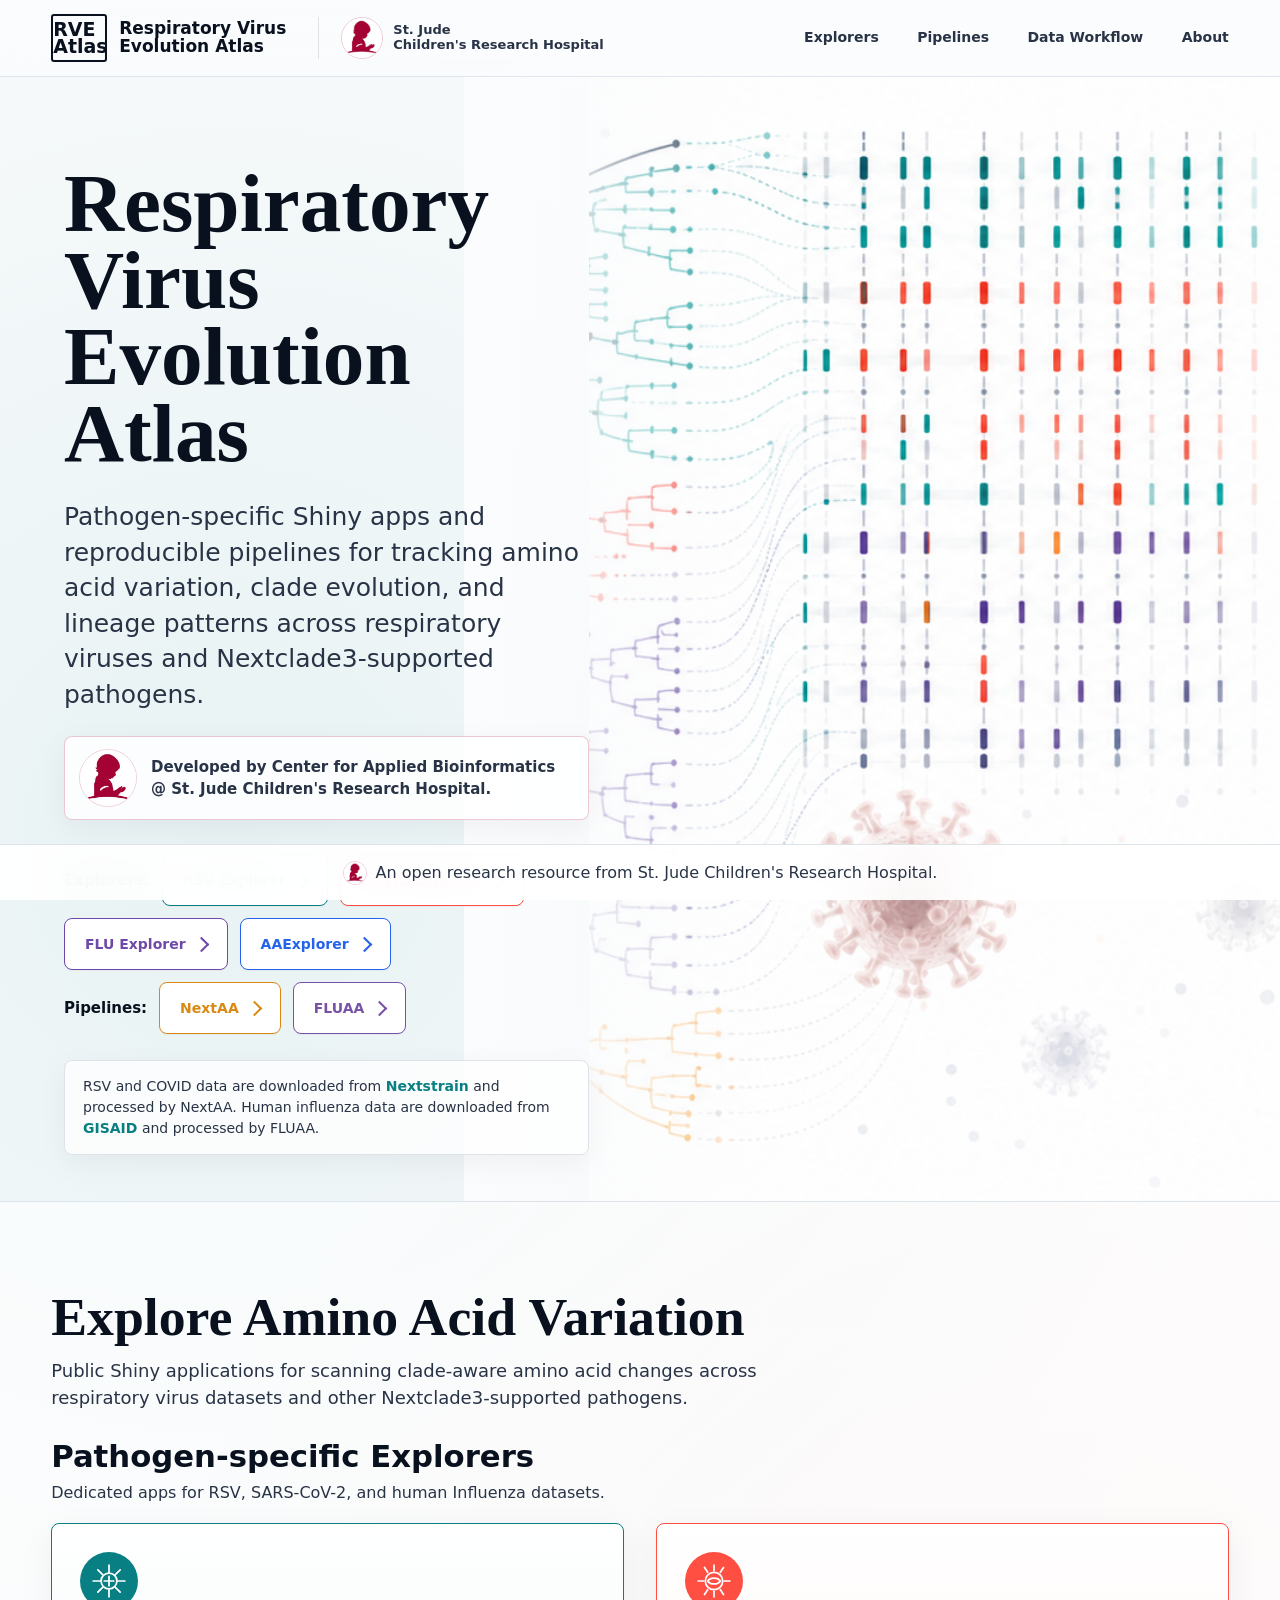
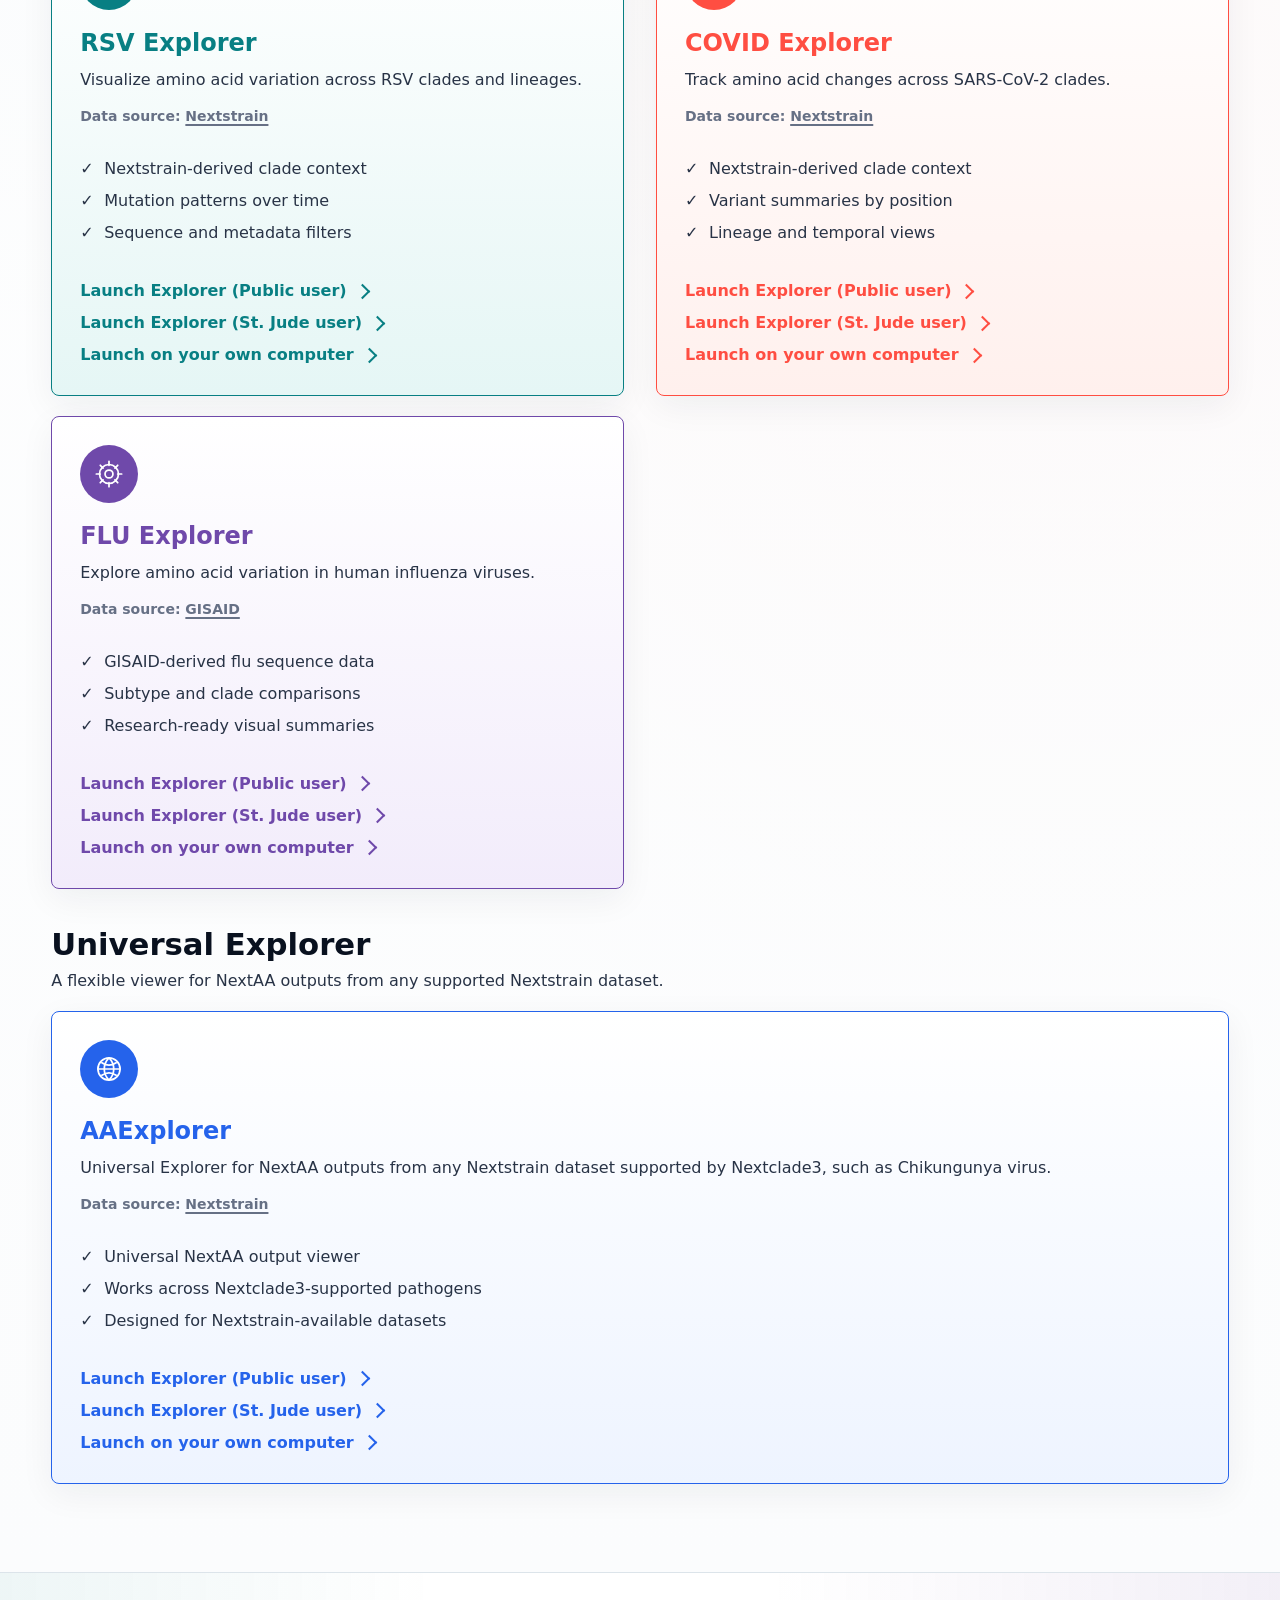
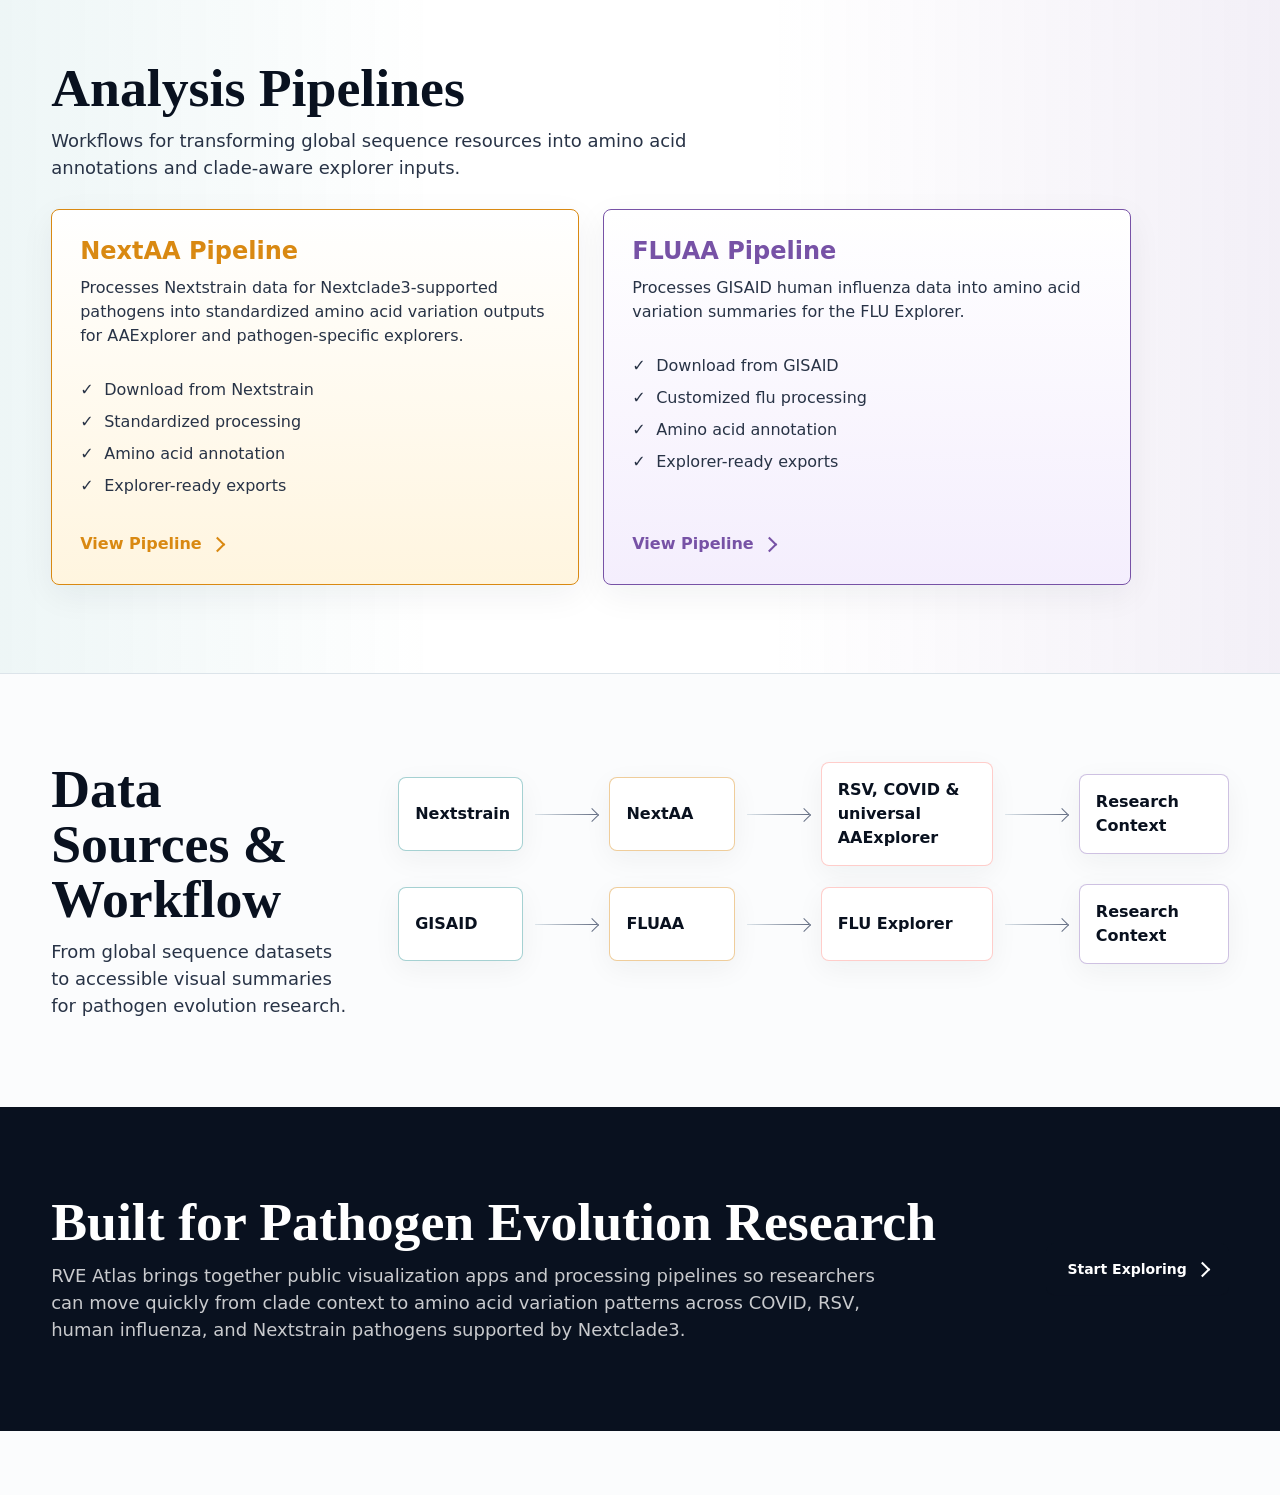
==== commit 65c56364: "update website" ====
--- a/index.html
+++ b/index.html
@@ -33,7 +33,7 @@
         <div class="hero-copy">
           <h1 id="hero-title">Respiratory Virus Evolution Atlas</h1>
           <p>
-            Universal AAExplorer, pathogen-specific Shiny apps, and reproducible pipelines for tracking
+            Pathogen-specific Shiny apps and reproducible pipelines for tracking
             amino acid variation, clade evolution, and lineage patterns across respiratory viruses and
             Nextclade3-supported pathogens.
           </p>
@@ -55,12 +55,12 @@
               <a class="button purple" href="#pipelines">FLUAA</a>
             </div>
           </div>
-          <!--
+
           <div class="source-note">
-            RSV and COVID data are downloaded from Nextstrain and processed by NextAA.
-            Human influenza data are downloaded from GISAID and processed by FLUAA.
-          </div>
-        -->
+            RSV and COVID data are downloaded from <a href="https://nextstrain.org/" target="_blank" rel="noopener noreferrer">Nextstrain</a> and processed by NextAA.
+            Human influenza data are downloaded from <a href="https://gisaid.org/" target="_blank" rel="noopener noreferrer">GISAID</a> and processed by FLUAA.
+          </div>
+
         </div>
         <div class="hero-visual" aria-hidden="true">
           <img src="assets/respiratory-virus-evolution-hero.png" alt="">
@@ -72,86 +72,106 @@
           <h2 id="explorers-title">Explore Amino Acid Variation</h2>
           <p>Public Shiny applications for scanning clade-aware amino acid changes across respiratory virus datasets and other Nextclade3-supported pathogens.</p>
         </div>
-        <div class="card-grid explorers-grid">
-          <article class="feature-card accent-teal">
-            <div class="card-icon" aria-hidden="true">
-              <svg viewBox="0 0 48 48" role="img">
-                <circle cx="24" cy="24" r="10"></circle>
-                <path d="M24 4v9M24 35v9M4 24h9M35 24h9M9.9 9.9l6.4 6.4M31.7 31.7l6.4 6.4M38.1 9.9l-6.4 6.4M16.3 31.7l-6.4 6.4"></path>
-                <path d="M18 24h12M24 18v12"></path>
-              </svg>
-            </div>
-            <h3>RSV Explorer</h3>
-            <p>Visualize amino acid variation across RSV clades and lineages.</p>
-            <ul>
-              <li>Clade-aware variant tracks</li>
-              <li>Mutation patterns over time</li>
-              <li>Sequence and metadata filters</li>
-            </ul>
-            <a class="text-link" href="https://leilistjude.shinyapps.io/RSVExplorer/">Launch Explorer (Public user)</a>
-            <a class="text-link" href="https://ibex.stjude.org/RSVExplorer/">Launch Explorer (St. Jude user)</a>
-            <a class="text-link" href="https://github.com/LeiLi-Uchicago/RSVExplorer">Launch on your own computer</a>
-          </article>
-
-          <article class="feature-card accent-coral">
-            <div class="card-icon" aria-hidden="true">
-              <svg viewBox="0 0 48 48" role="img">
-                <circle cx="24" cy="24" r="11"></circle>
-                <path d="M24 4v7M24 37v7M4 24h7M37 24h7M12 7l4 6M32 35l4 6M36 7l-4 6M16 35l-4 6"></path>
-                <path d="M16 24c3-5 13-5 16 0c-3 5-13 5-16 0Z"></path>
-              </svg>
-            </div>
-            <h3>COVID Explorer</h3>
-            <p>Track amino acid changes across SARS-CoV-2 clades.</p>
-            <ul>
-              <li>Nextstrain-derived clade context</li>
-              <li>Variant summaries by position</li>
-              <li>Lineage and temporal views</li>
-            </ul>
-            <a class="text-link" href="https://leilistjude.shinyapps.io/COVIDExplorer/">Launch Explorer (Public user)</a>
-            <a class="text-link" href="https://ibex.stjude.org/COVIDExplorer/">Launch Explorer (St. Jude user)</a>
-            <a class="text-link" href="https://github.com/LeiLi-Uchicago/COVIDExplorer">Launch on your own computer</a>
-          </article>
-
-          <article class="feature-card accent-violet">
-            <div class="card-icon" aria-hidden="true">
-              <svg viewBox="0 0 48 48" role="img">
-                <circle cx="24" cy="24" r="12"></circle>
-                <circle cx="24" cy="24" r="5"></circle>
-                <path d="M24 8v5M24 35v5M8 24h5M35 24h5M13 13l3.5 3.5M31.5 31.5L35 35M35 13l-3.5 3.5M16.5 31.5L13 35"></path>
-              </svg>
-            </div>
-            <h3>FLU Explorer</h3>
-            <p>Explore amino acid variation in human influenza viruses.</p>
-            <ul>
-              <li>GISAID-derived flu sequence data</li>
-              <li>Subtype and clade comparisons</li>
-              <li>Research-ready visual summaries</li>
-            </ul>
-            <a class="text-link" href="https://leilistjude.shinyapps.io/FLUExplorer/">Launch Explorer (Public user)</a>
-            <a class="text-link" href="https://ibex.stjude.org/FLUExplorer/">Launch Explorer (St. Jude user)</a>
-            <a class="text-link" href="https://github.com/LeiLi-Uchicago/FLUExplorer">Launch on your own computer</a>
-          </article>
-
-          <article class="feature-card accent-blue universal-card">
-            <div class="card-icon" aria-hidden="true">
-              <svg viewBox="0 0 48 48" role="img">
-                <circle cx="24" cy="24" r="14"></circle>
-                <path d="M10 24h28M24 10c4 4 6 9 6 14s-2 10-6 14M24 10c-4 4-6 9-6 14s2 10 6 14"></path>
-                <path d="M15 16c3 2 6 3 9 3s6-1 9-3M15 32c3-2 6-3 9-3s6 1 9 3"></path>
-              </svg>
-            </div>
-            <h3>AAExplorer</h3>
-            <p>Universal Explorer for NextAA outputs from any Nextstrain dataset supported by Nextclade3, such as Chikungunya virus.</p>
-            <ul>
-              <li>Universal NextAA output viewer</li>
-              <li>Works across Nextclade3-supported pathogens</li>
-              <li>Designed for Nextstrain-available datasets</li>
-            </ul>
-            <a class="text-link" href="https://leilistjude.shinyapps.io/AAExplorer/">Launch Explorer (Public user)</a>
-            <a class="text-link" href="https://ibex.stjude.org/AAExplorer/">Launch Explorer (St. Jude user)</a>
-            <a class="text-link" href="https://github.com/LeiLi-Uchicago/COVIDExplorer">Launch on your own computer</a>
-          </article>
+        <div class="explorer-groups">
+          <div class="explorer-group">
+            <div class="group-heading">
+              <h3>Pathogen-specific Explorers</h3>
+              <p>Dedicated apps for RSV, SARS-CoV-2, and human Influenza datasets.</p>
+            </div>
+            <div class="card-grid pathogen-grid">
+              <article class="feature-card accent-teal">
+                <div class="card-icon" aria-hidden="true">
+                  <svg viewBox="0 0 48 48" role="img">
+                    <circle cx="24" cy="24" r="10"></circle>
+                    <path d="M24 4v9M24 35v9M4 24h9M35 24h9M9.9 9.9l6.4 6.4M31.7 31.7l6.4 6.4M38.1 9.9l-6.4 6.4M16.3 31.7l-6.4 6.4"></path>
+                    <path d="M18 24h12M24 18v12"></path>
+                  </svg>
+                </div>
+                <h3>RSV Explorer</h3>
+                <p>Visualize amino acid variation across RSV clades and lineages.</p>
+                <p class="data-source">Data source: <a href="https://nextstrain.org/rsv/a/genome/6y" target="_blank" rel="noopener noreferrer">Nextstrain</a></p>
+                <ul>
+                  <li>Nextstrain-derived clade context</li>
+                  <li>Mutation patterns over time</li>
+                  <li>Sequence and metadata filters</li>
+                </ul>
+                <a class="text-link" href="https://leilistjude.shinyapps.io/RSVExplorer/" target="_blank" rel="noopener noreferrer">Launch Explorer (Public user)</a>
+                <a class="text-link" href="https://ibex.stjude.org/RSVExplorer/" target="_blank" rel="noopener noreferrer">Launch Explorer (St. Jude user)</a>
+                <a class="text-link" href="https://github.com/LeiLi-Uchicago/RSVExplorer" target="_blank" rel="noopener noreferrer">Launch on your own computer</a>
+              </article>
+
+              <article class="feature-card accent-coral">
+                <div class="card-icon" aria-hidden="true">
+                  <svg viewBox="0 0 48 48" role="img">
+                    <circle cx="24" cy="24" r="11"></circle>
+                    <path d="M24 4v7M24 37v7M4 24h7M37 24h7M12 7l4 6M32 35l4 6M36 7l-4 6M16 35l-4 6"></path>
+                    <path d="M16 24c3-5 13-5 16 0c-3 5-13 5-16 0Z"></path>
+                  </svg>
+                </div>
+                <h3>COVID Explorer</h3>
+                <p>Track amino acid changes across SARS-CoV-2 clades.</p>
+                <p class="data-source">Data source: <a href="https://nextstrain.org/ncov/open/global/6m" target="_blank" rel="noopener noreferrer">Nextstrain</a></p>
+                <ul>
+                  <li>Nextstrain-derived clade context</li>
+                  <li>Variant summaries by position</li>
+                  <li>Lineage and temporal views</li>
+                </ul>
+                <a class="text-link" href="https://leilistjude.shinyapps.io/COVIDExplorer/" target="_blank" rel="noopener noreferrer">Launch Explorer (Public user)</a>
+                <a class="text-link" href="https://ibex.stjude.org/COVIDExplorer/" target="_blank" rel="noopener noreferrer">Launch Explorer (St. Jude user)</a>
+                <a class="text-link" href="https://github.com/LeiLi-Uchicago/COVIDExplorer" target="_blank" rel="noopener noreferrer">Launch on your own computer</a>
+              </article>
+
+              <article class="feature-card accent-violet">
+                <div class="card-icon" aria-hidden="true">
+                  <svg viewBox="0 0 48 48" role="img">
+                    <circle cx="24" cy="24" r="12"></circle>
+                    <circle cx="24" cy="24" r="5"></circle>
+                    <path d="M24 8v5M24 35v5M8 24h5M35 24h5M13 13l3.5 3.5M31.5 31.5L35 35M35 13l-3.5 3.5M16.5 31.5L13 35"></path>
+                  </svg>
+                </div>
+                <h3>FLU Explorer</h3>
+                <p>Explore amino acid variation in human influenza viruses.</p>
+                <p class="data-source">Data source: <a href="https://gisaid.org/" target="_blank" rel="noopener noreferrer">GISAID</a></p>
+                <ul>
+                  <li>GISAID-derived flu sequence data</li>
+                  <li>Subtype and clade comparisons</li>
+                  <li>Research-ready visual summaries</li>
+                </ul>
+                <a class="text-link" href="https://leilistjude.shinyapps.io/FLUExplorer/" target="_blank" rel="noopener noreferrer">Launch Explorer (Public user)</a>
+                <a class="text-link" href="https://ibex.stjude.org/FLUExplorer/" target="_blank" rel="noopener noreferrer">Launch Explorer (St. Jude user)</a>
+                <a class="text-link" href="https://github.com/LeiLi-Uchicago/FLUExplorer" target="_blank" rel="noopener noreferrer">Launch on your own computer</a>
+              </article>
+            </div>
+          </div>
+
+          <div class="explorer-group universal-group">
+            <div class="group-heading">
+              <h3>Universal Explorer</h3>
+              <p>A flexible viewer for NextAA outputs from any supported Nextstrain dataset.</p>
+            </div>
+            <div class="card-grid universal-grid">
+              <article class="feature-card accent-blue universal-card">
+                <div class="card-icon" aria-hidden="true">
+                  <svg viewBox="0 0 48 48" role="img">
+                    <circle cx="24" cy="24" r="14"></circle>
+                    <path d="M10 24h28M24 10c4 4 6 9 6 14s-2 10-6 14M24 10c-4 4-6 9-6 14s2 10 6 14"></path>
+                    <path d="M15 16c3 2 6 3 9 3s6-1 9-3M15 32c3-2 6-3 9-3s6 1 9 3"></path>
+                  </svg>
+                </div>
+                <h3>AAExplorer</h3>
+                <p>Universal Explorer for NextAA outputs from any Nextstrain dataset supported by Nextclade3, such as Chikungunya virus.</p>
+                <p class="data-source">Data source: <a href="https://nextstrain.org/chikv/global" target="_blank" rel="noopener noreferrer">Nextstrain</a></p>
+                <ul>
+                  <li>Universal NextAA output viewer</li>
+                  <li>Works across Nextclade3-supported pathogens</li>
+                  <li>Designed for Nextstrain-available datasets</li>
+                </ul>
+                <a class="text-link" href="https://leilistjude.shinyapps.io/AAExplorer/" target="_blank" rel="noopener noreferrer">Launch Explorer (Public user)</a>
+                <a class="text-link" href="https://ibex.stjude.org/AAExplorer/" target="_blank" rel="noopener noreferrer">Launch Explorer (St. Jude user)</a>
+                <a class="text-link" href="https://github.com/LeiLi-Uchicago/COVIDExplorer" target="_blank" rel="noopener noreferrer">Launch on your own computer</a>
+              </article>
+            </div>
+          </div>
         </div>
       </section>
 
@@ -172,7 +192,7 @@
               <li>Amino acid annotation</li>
               <li>Explorer-ready exports</li>
             </ol>
-            <a class="text-link" href="https://github.com/LeiLi-Uchicago/NextAA">View Pipeline</a>
+            <a class="text-link" href="https://github.com/LeiLi-Uchicago/NextAA" target="_blank" rel="noopener noreferrer">View Pipeline</a>
           </article>
 
           <article class="pipeline-card accent-purple">
@@ -186,7 +206,7 @@
               <li>Amino acid annotation</li>
               <li>Explorer-ready exports</li>
             </ol>
-            <a class="text-link" href="https://github.com/LeiLi-Uchicago/FLUAA/">View Pipeline</a>
+            <a class="text-link" href="https://github.com/LeiLi-Uchicago/FLUAA/" target="_blank" rel="noopener noreferrer">View Pipeline</a>
           </article>
         </div>
       </section>
@@ -202,9 +222,9 @@
             <div class="workflow-line"></div>
             <div class="workflow-node pipeline">NextAA</div>
             <div class="workflow-line"></div>
-            <div class="workflow-node explorer">AAExplorer, RSV &amp; COVID Explorers</div>
-            <div class="workflow-line"></div>
-            <div class="workflow-node insight">Evolutionary Insight</div>
+            <div class="workflow-node explorer">RSV, COVID &amp; universal AAExplorer</div>
+            <div class="workflow-line"></div>
+            <div class="workflow-node insight">Research Context</div>
           </div>
           <div class="workflow-row">
             <div class="workflow-node source">GISAID</div>
@@ -243,8 +263,8 @@
       <!--
       <div class="footer-links">
         <a href="#workflow">Data Workflow</a>
-        <a href="https://github.com/LeiLi-Uchicago/NextAA">NextAA</a>
-        <a href="https://github.com/LeiLi-Uchicago/FLUAA/">FLUAA</a>
+        <a href="https://github.com/LeiLi-Uchicago/NextAA" target="_blank" rel="noopener noreferrer">NextAA</a>
+        <a href="https://github.com/LeiLi-Uchicago/FLUAA/" target="_blank" rel="noopener noreferrer">FLUAA</a>
       </div>
     -->
     </footer>
--- a/styles.css
+++ b/styles.css
@@ -298,6 +298,17 @@
   box-shadow: 0 8px 30px rgba(9, 17, 31, 0.05);
 }
 
+.source-note a {
+  color: var(--teal);
+  font-weight: 800;
+}
+
+.source-note a:hover,
+.source-note a:focus-visible {
+  color: var(--blue);
+  outline: none;
+}
+
 .hero-visual {
   position: relative;
   min-height: 620px;
@@ -357,6 +368,41 @@
   display: grid;
   grid-template-columns: repeat(4, minmax(0, 1fr));
   gap: 20px 32px;
+}
+
+.explorer-groups {
+  display: grid;
+  gap: 38px;
+}
+
+.explorer-group {
+  display: grid;
+  gap: 18px;
+}
+
+.group-heading {
+  max-width: 720px;
+}
+
+.group-heading h3 {
+  margin: 0;
+  color: var(--ink);
+  font-size: clamp(24px, 2.4vw, 34px);
+  line-height: 1.12;
+}
+
+.group-heading p {
+  margin: 8px 0 0;
+  color: var(--ink-soft);
+  font-size: 16px;
+}
+
+.pathogen-grid {
+  grid-template-columns: repeat(3, minmax(0, 1fr));
+}
+
+.universal-grid {
+  grid-template-columns: minmax(0, 0.64fr);
 }
 
 .feature-card,
@@ -371,34 +417,24 @@
   box-shadow: 0 10px 34px rgba(22, 33, 48, 0.06);
 }
 
-.feature-card:nth-child(1) {
+.feature-card.accent-teal {
   background: linear-gradient(180deg, var(--white), var(--teal-soft));
 }
 
-.feature-card:nth-child(2) {
+.feature-card.accent-coral {
   background: linear-gradient(180deg, var(--white), var(--coral-soft));
 }
 
-.feature-card:nth-child(3) {
+.feature-card.accent-violet {
   background: linear-gradient(180deg, var(--white), var(--violet-soft));
 }
 
-.feature-card:nth-child(4) {
+.feature-card.accent-blue {
   background: linear-gradient(180deg, var(--white), var(--blue-soft));
 }
 
 .universal-card {
   position: relative;
-}
-
-.universal-card::before {
-  position: absolute;
-  top: 0;
-  bottom: 0;
-  left: -17px;
-  width: 2px;
-  background: linear-gradient(180deg, transparent, rgba(9, 17, 31, 0.32) 10%, rgba(9, 17, 31, 0.32) 90%, transparent);
-  content: "";
 }
 
 .card-icon {
@@ -434,6 +470,26 @@
 .pipeline-card p {
   margin: 10px 0 0;
   color: var(--ink-soft);
+}
+
+.feature-card .data-source {
+  margin-top: 14px;
+  color: var(--muted);
+  font-size: 14px;
+  font-weight: 750;
+}
+
+.feature-card .data-source a {
+  color: currentColor;
+  text-decoration: underline;
+  text-decoration-thickness: 1.5px;
+  text-underline-offset: 3px;
+}
+
+.feature-card .data-source a:hover,
+.feature-card .data-source a:focus-visible {
+  color: var(--blue);
+  outline: none;
 }
 
 .feature-card ul,
@@ -611,8 +667,8 @@
     grid-template-columns: repeat(2, minmax(0, 1fr));
   }
 
-  .universal-card::before {
-    display: none;
+  .universal-grid {
+    grid-template-columns: 1fr;
   }
 }
 
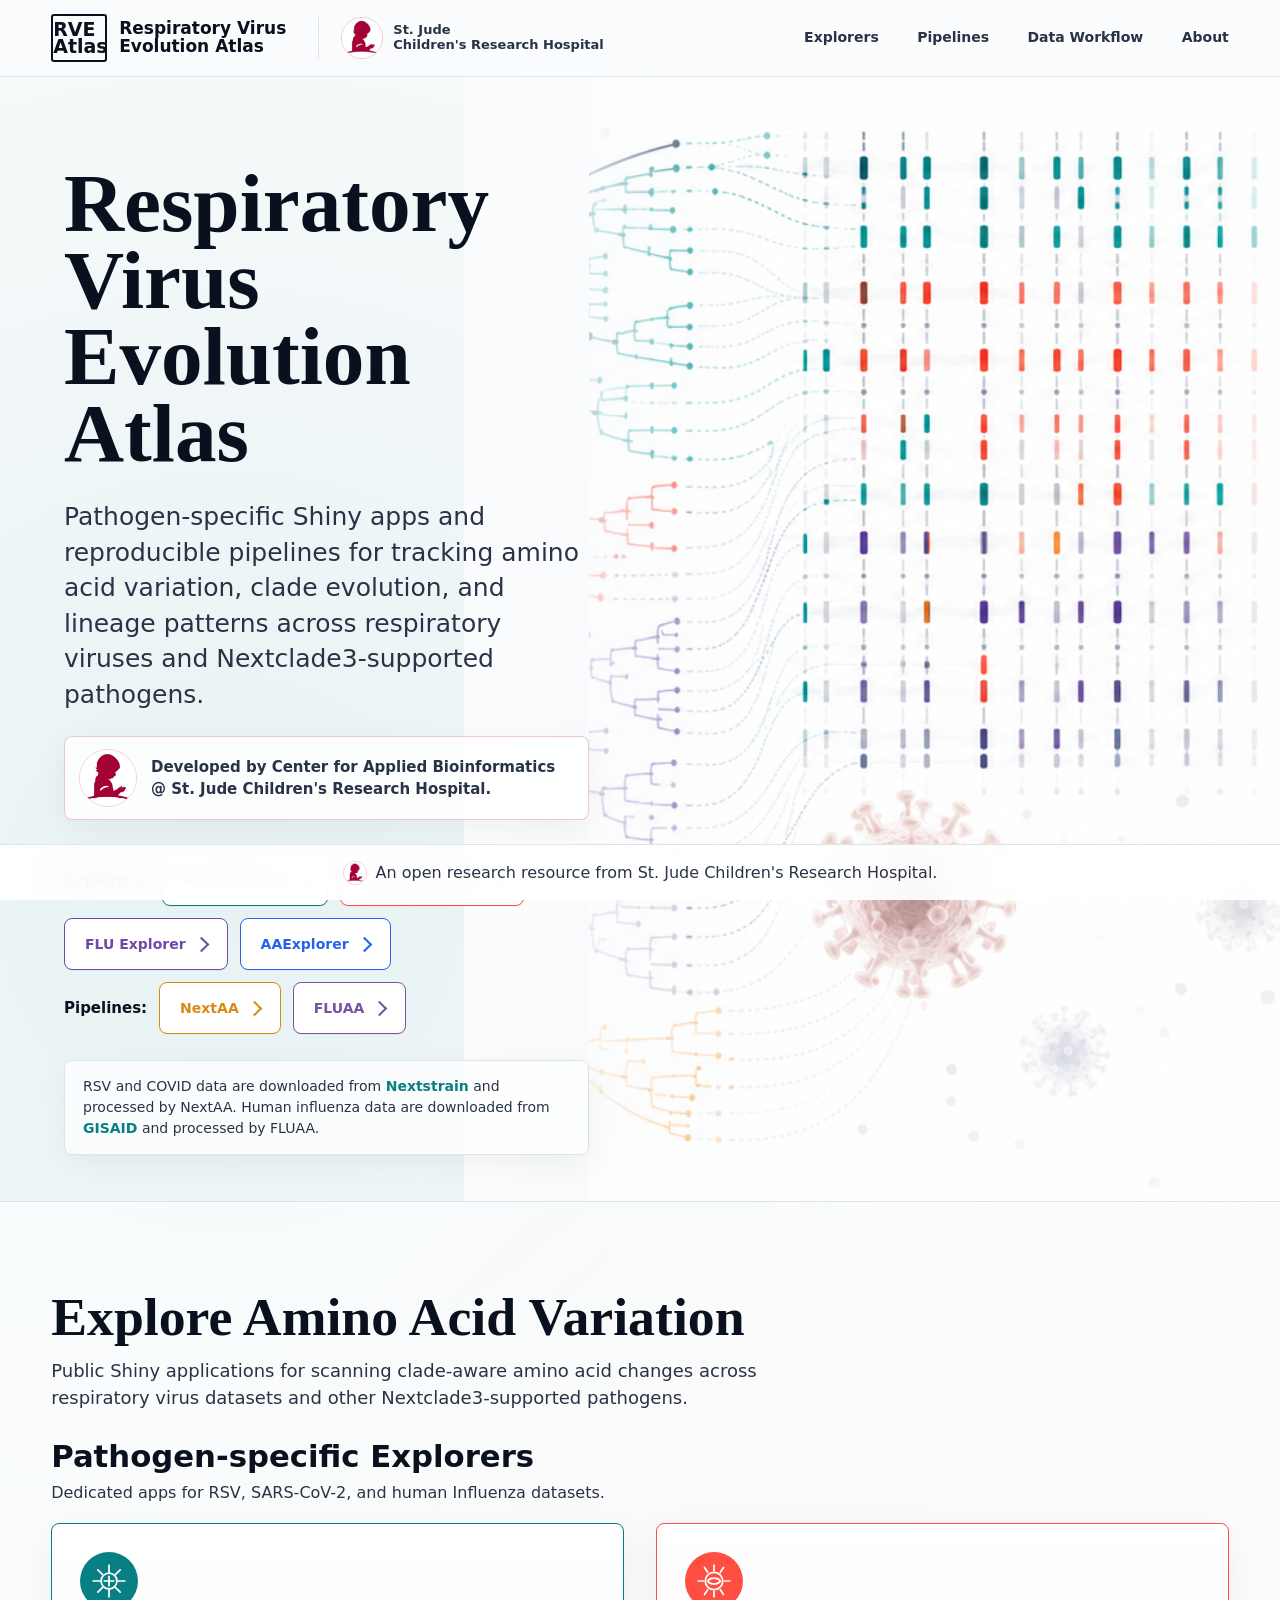
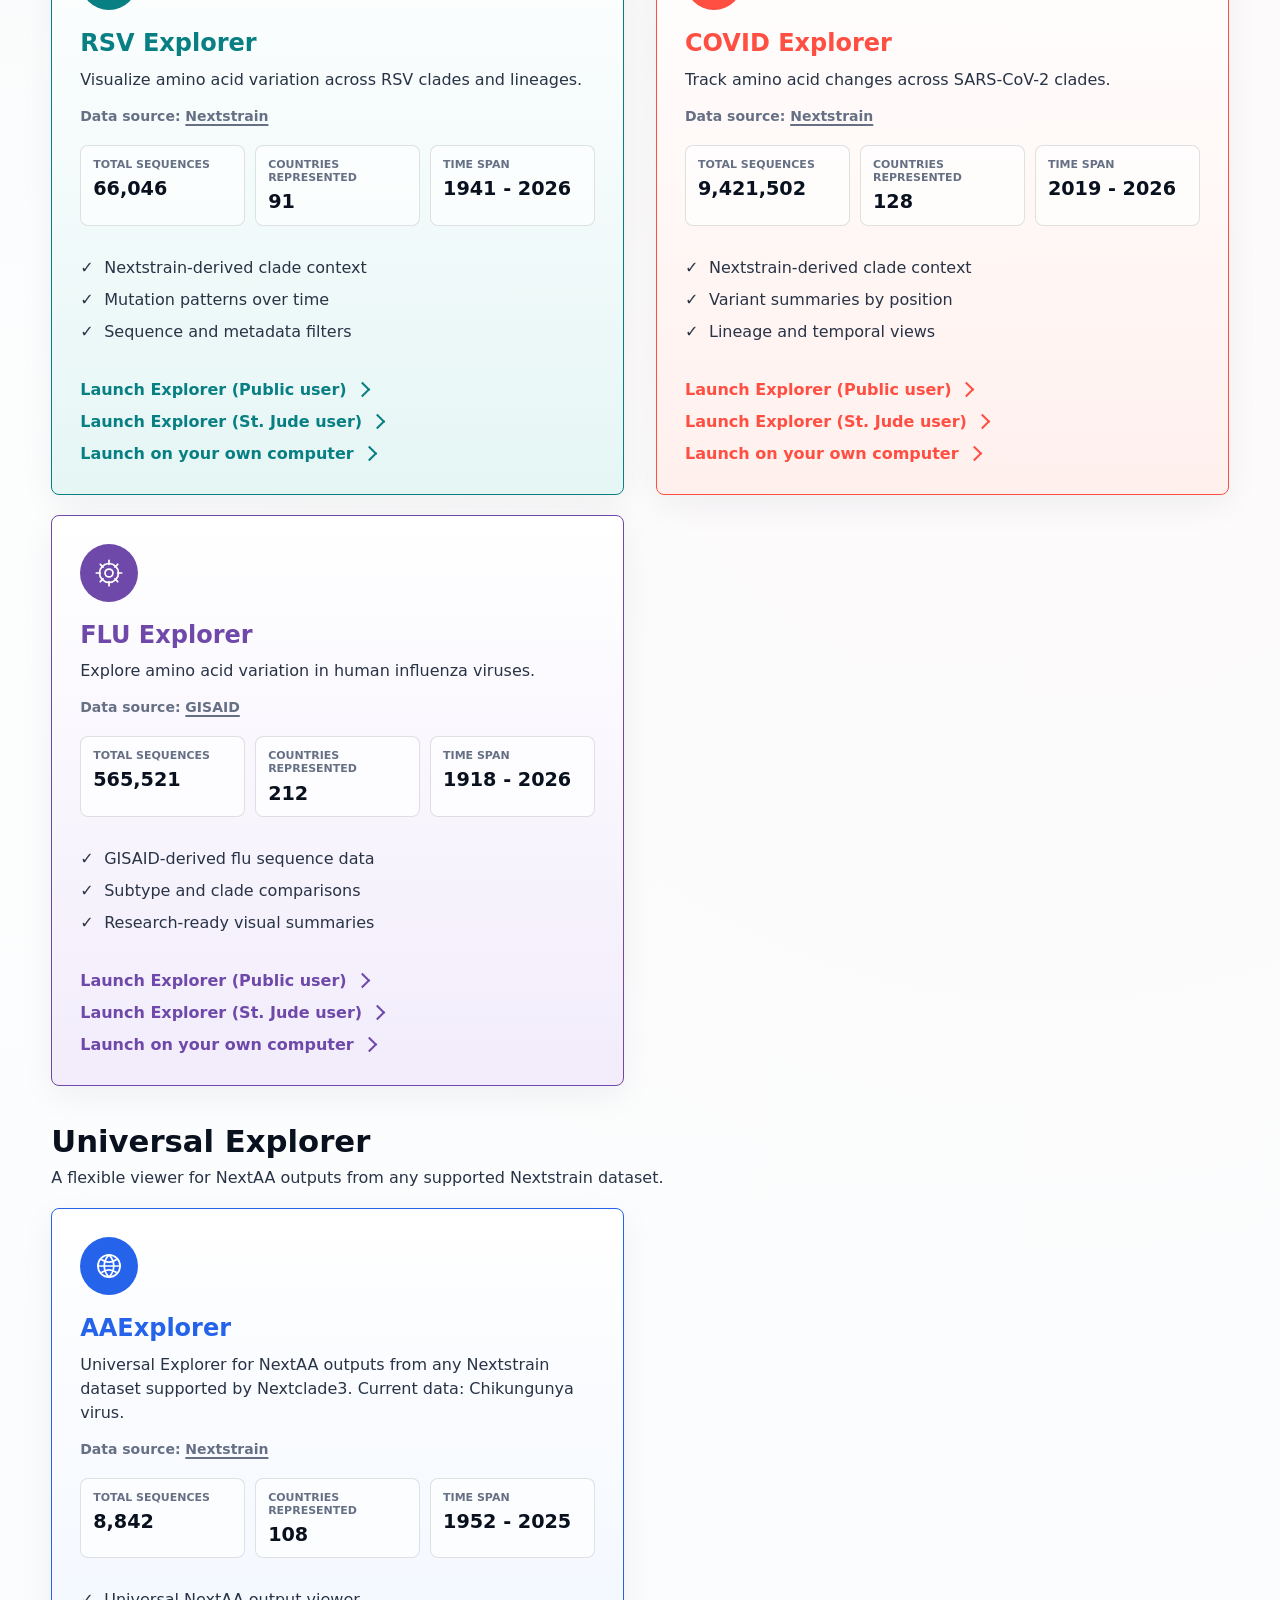
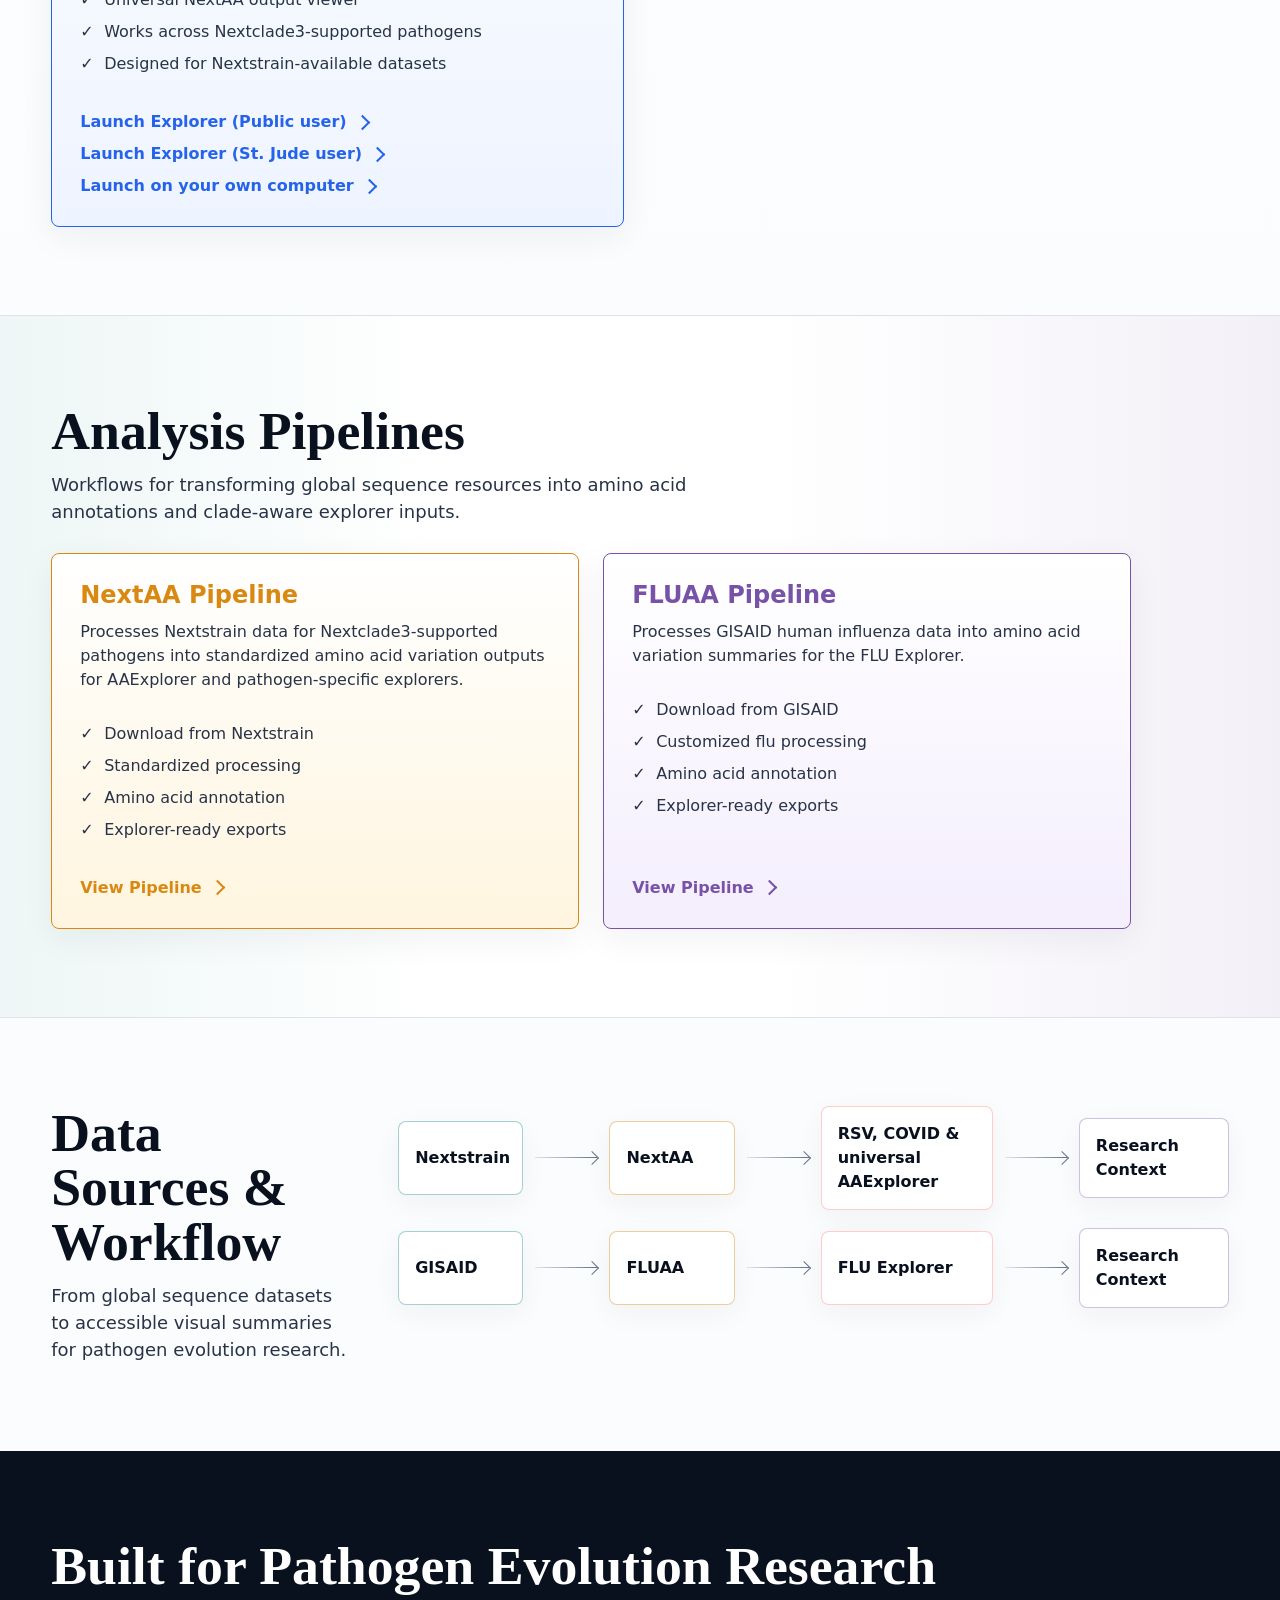
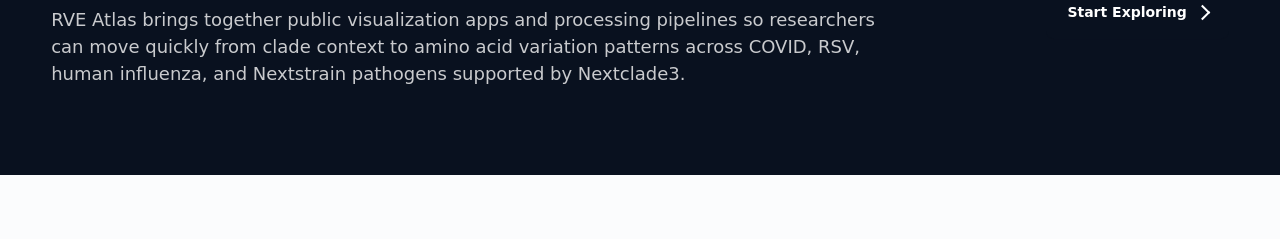
==== commit 54d04397: "update website" ====
--- a/index.html
+++ b/index.html
@@ -90,6 +90,20 @@
                 <h3>RSV Explorer</h3>
                 <p>Visualize amino acid variation across RSV clades and lineages.</p>
                 <p class="data-source">Data source: <a href="https://nextstrain.org/rsv/a/genome/6y" target="_blank" rel="noopener noreferrer">Nextstrain</a></p>
+                <dl class="explorer-stats" aria-label="RSV dataset summary">
+                  <div>
+                    <dt>Total Sequences</dt>
+                    <dd>66,046</dd>
+                  </div>
+                  <div>
+                    <dt>Countries Represented</dt>
+                    <dd>91</dd>
+                  </div>
+                  <div>
+                    <dt>Time Span</dt>
+                    <dd>1941 - 2026</dd>
+                  </div>
+                </dl>
                 <ul>
                   <li>Nextstrain-derived clade context</li>
                   <li>Mutation patterns over time</li>
@@ -111,6 +125,20 @@
                 <h3>COVID Explorer</h3>
                 <p>Track amino acid changes across SARS-CoV-2 clades.</p>
                 <p class="data-source">Data source: <a href="https://nextstrain.org/ncov/open/global/6m" target="_blank" rel="noopener noreferrer">Nextstrain</a></p>
+                <dl class="explorer-stats" aria-label="COVID dataset summary">
+                  <div>
+                    <dt>Total Sequences</dt>
+                    <dd>9,421,502</dd>
+                  </div>
+                  <div>
+                    <dt>Countries Represented</dt>
+                    <dd>128</dd>
+                  </div>
+                  <div>
+                    <dt>Time Span</dt>
+                    <dd>2019 - 2026</dd>
+                  </div>
+                </dl>
                 <ul>
                   <li>Nextstrain-derived clade context</li>
                   <li>Variant summaries by position</li>
@@ -132,6 +160,20 @@
                 <h3>FLU Explorer</h3>
                 <p>Explore amino acid variation in human influenza viruses.</p>
                 <p class="data-source">Data source: <a href="https://gisaid.org/" target="_blank" rel="noopener noreferrer">GISAID</a></p>
+                <dl class="explorer-stats" aria-label="FLU dataset summary">
+                  <div>
+                    <dt>Total Sequences</dt>
+                    <dd>565,521</dd>
+                  </div>
+                  <div>
+                    <dt>Countries Represented</dt>
+                    <dd>212</dd>
+                  </div>
+                  <div>
+                    <dt>Time Span</dt>
+                    <dd>1918 - 2026</dd>
+                  </div>
+                </dl>
                 <ul>
                   <li>GISAID-derived flu sequence data</li>
                   <li>Subtype and clade comparisons</li>
@@ -159,8 +201,22 @@
                   </svg>
                 </div>
                 <h3>AAExplorer</h3>
-                <p>Universal Explorer for NextAA outputs from any Nextstrain dataset supported by Nextclade3, such as Chikungunya virus.</p>
+                <p>Universal Explorer for NextAA outputs from any Nextstrain dataset supported by Nextclade3. Current data: Chikungunya virus.</p>
                 <p class="data-source">Data source: <a href="https://nextstrain.org/chikv/global" target="_blank" rel="noopener noreferrer">Nextstrain</a></p>
+                <dl class="explorer-stats" aria-label="CHIKV dataset summary">
+                  <div>
+                    <dt>Total Sequences</dt>
+                    <dd>8,842</dd>
+                  </div>
+                  <div>
+                    <dt>Countries Represented</dt>
+                    <dd>108</dd>
+                  </div>
+                  <div>
+                    <dt>Time Span</dt>
+                    <dd>1952 - 2025</dd>
+                  </div>
+                </dl>
                 <ul>
                   <li>Universal NextAA output viewer</li>
                   <li>Works across Nextclade3-supported pathogens</li>
--- a/styles.css
+++ b/styles.css
@@ -402,7 +402,7 @@
 }
 
 .universal-grid {
-  grid-template-columns: minmax(0, 0.64fr);
+  grid-template-columns: repeat(3, minmax(0, 1fr));
 }
 
 .feature-card,
@@ -492,6 +492,39 @@
   outline: none;
 }
 
+.explorer-stats {
+  display: grid;
+  grid-template-columns: repeat(auto-fit, minmax(126px, 1fr));
+  gap: 10px;
+  margin: 18px 0 0;
+  color: var(--ink);
+}
+
+.explorer-stats div {
+  min-width: 0;
+  padding: 12px;
+  border: 1px solid rgba(9, 17, 31, 0.12);
+  border-radius: var(--radius);
+  background: rgba(255, 255, 255, 0.64);
+}
+
+.explorer-stats dt {
+  margin: 0;
+  color: var(--muted);
+  font-size: 11px;
+  font-weight: 850;
+  line-height: 1.2;
+  text-transform: uppercase;
+}
+
+.explorer-stats dd {
+  margin: 8px 0 0;
+  color: currentColor;
+  font-size: clamp(18px, 1.5vw, 22px);
+  font-weight: 900;
+  line-height: 1.05;
+}
+
 .feature-card ul,
 .pipeline-card ol {
   margin: 22px 0 0;
@@ -668,7 +701,7 @@
   }
 
   .universal-grid {
-    grid-template-columns: 1fr;
+    grid-template-columns: repeat(2, minmax(0, 1fr));
   }
 }
 
@@ -854,6 +887,10 @@
     padding: 22px;
   }
 
+  .explorer-stats {
+    grid-template-columns: 1fr;
+  }
+
   .about-section {
     grid-template-columns: 1fr;
   }
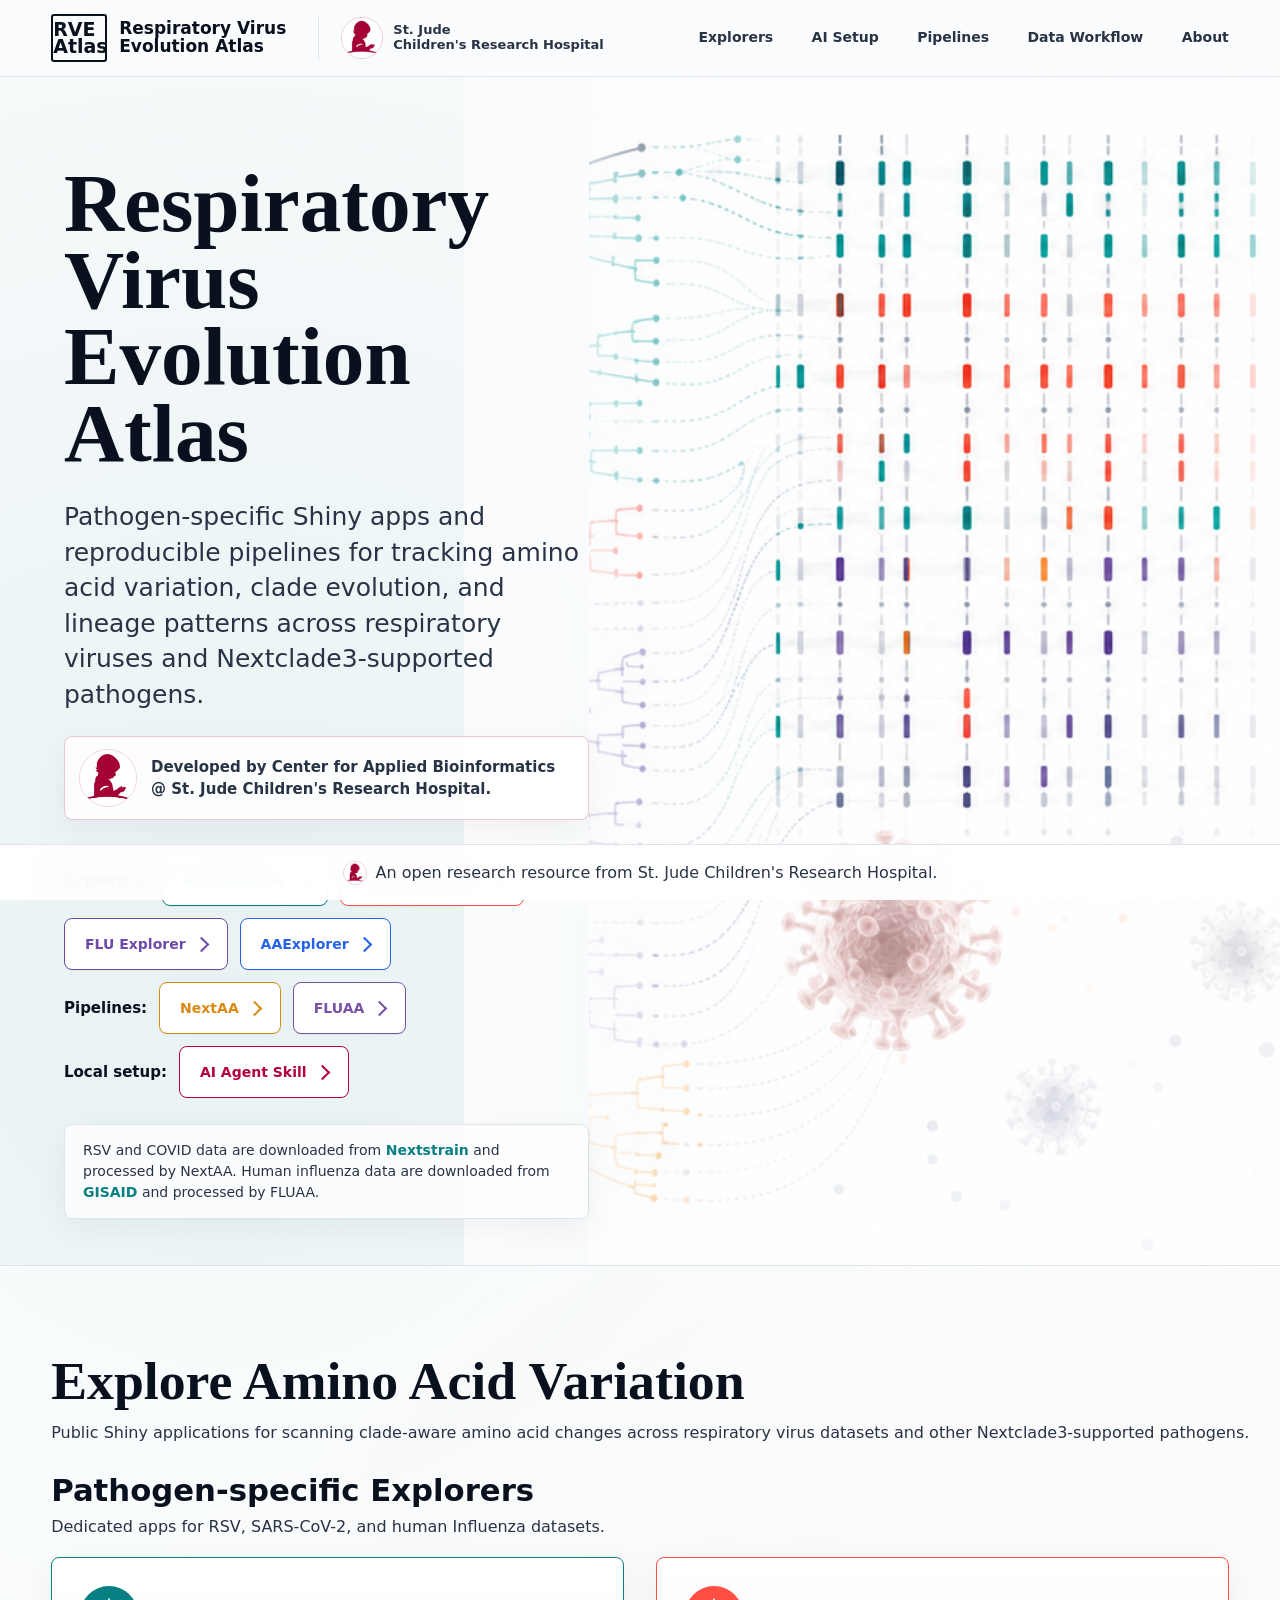
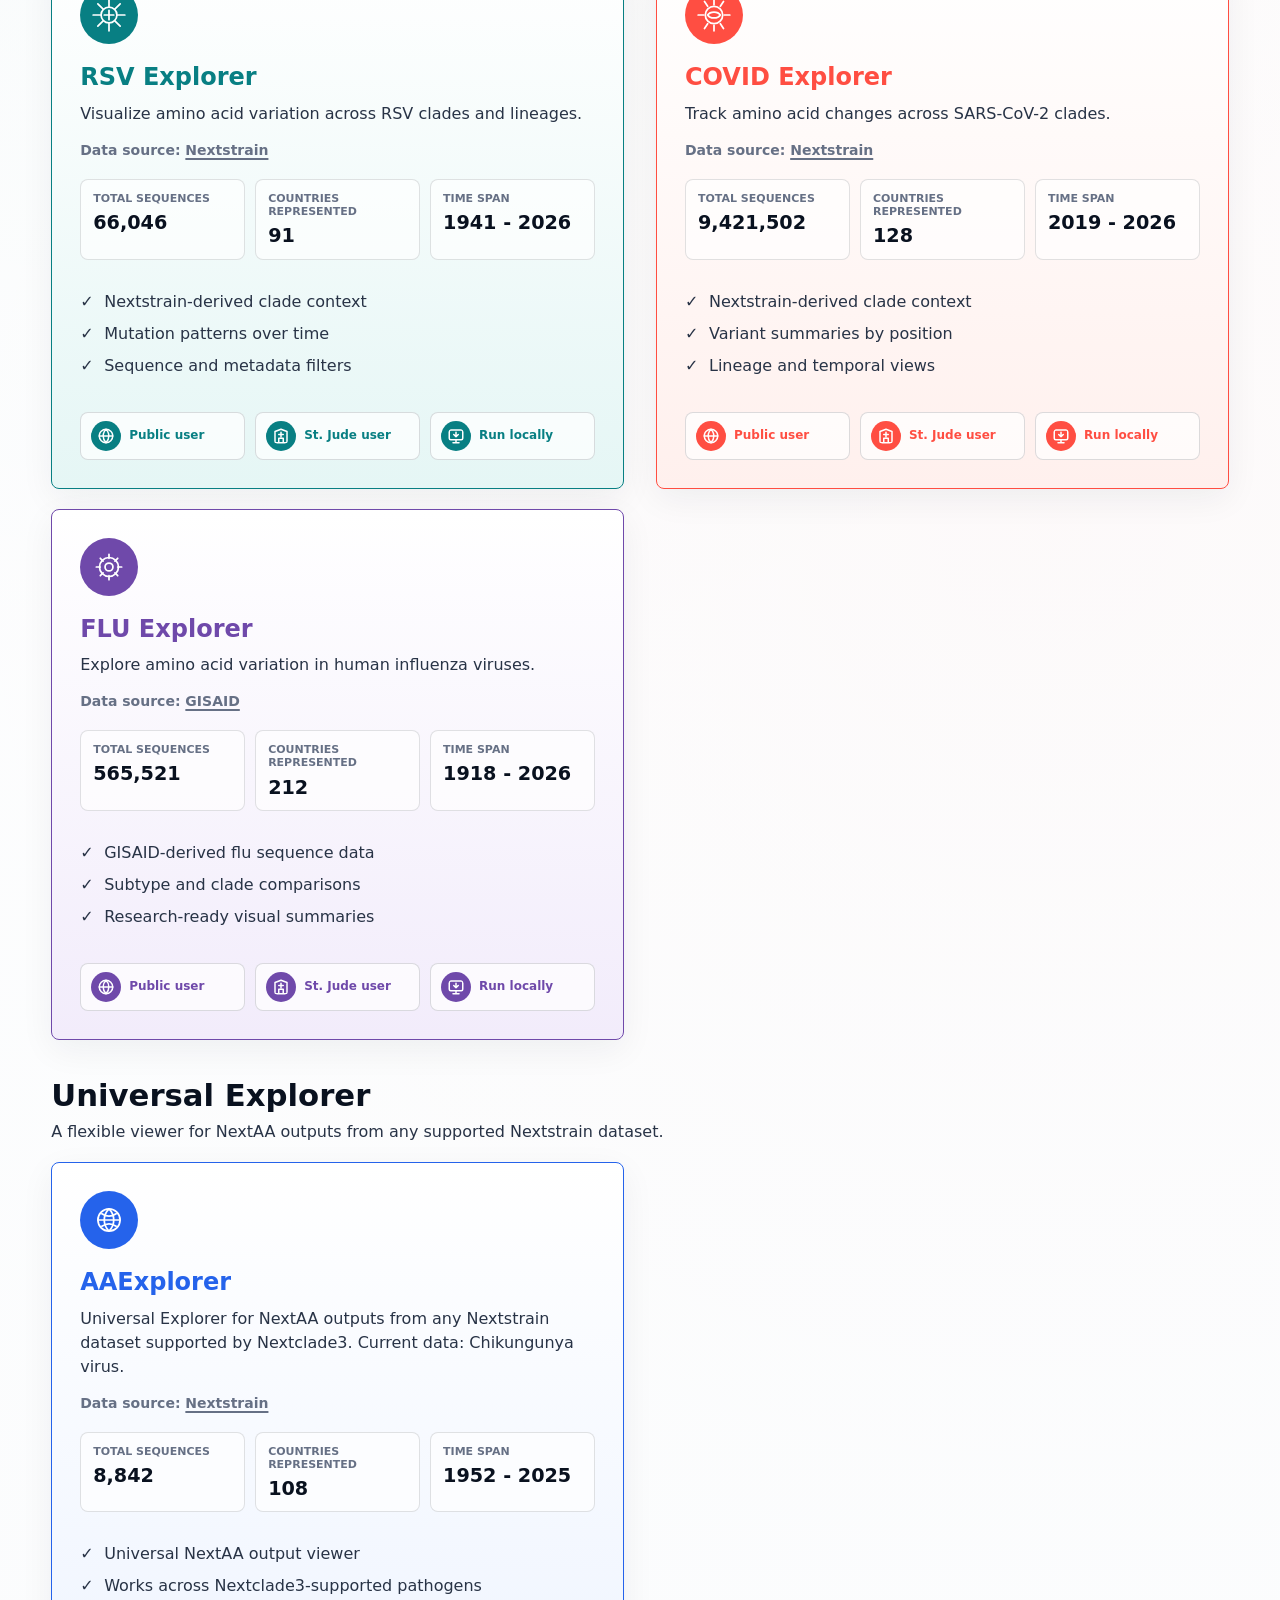
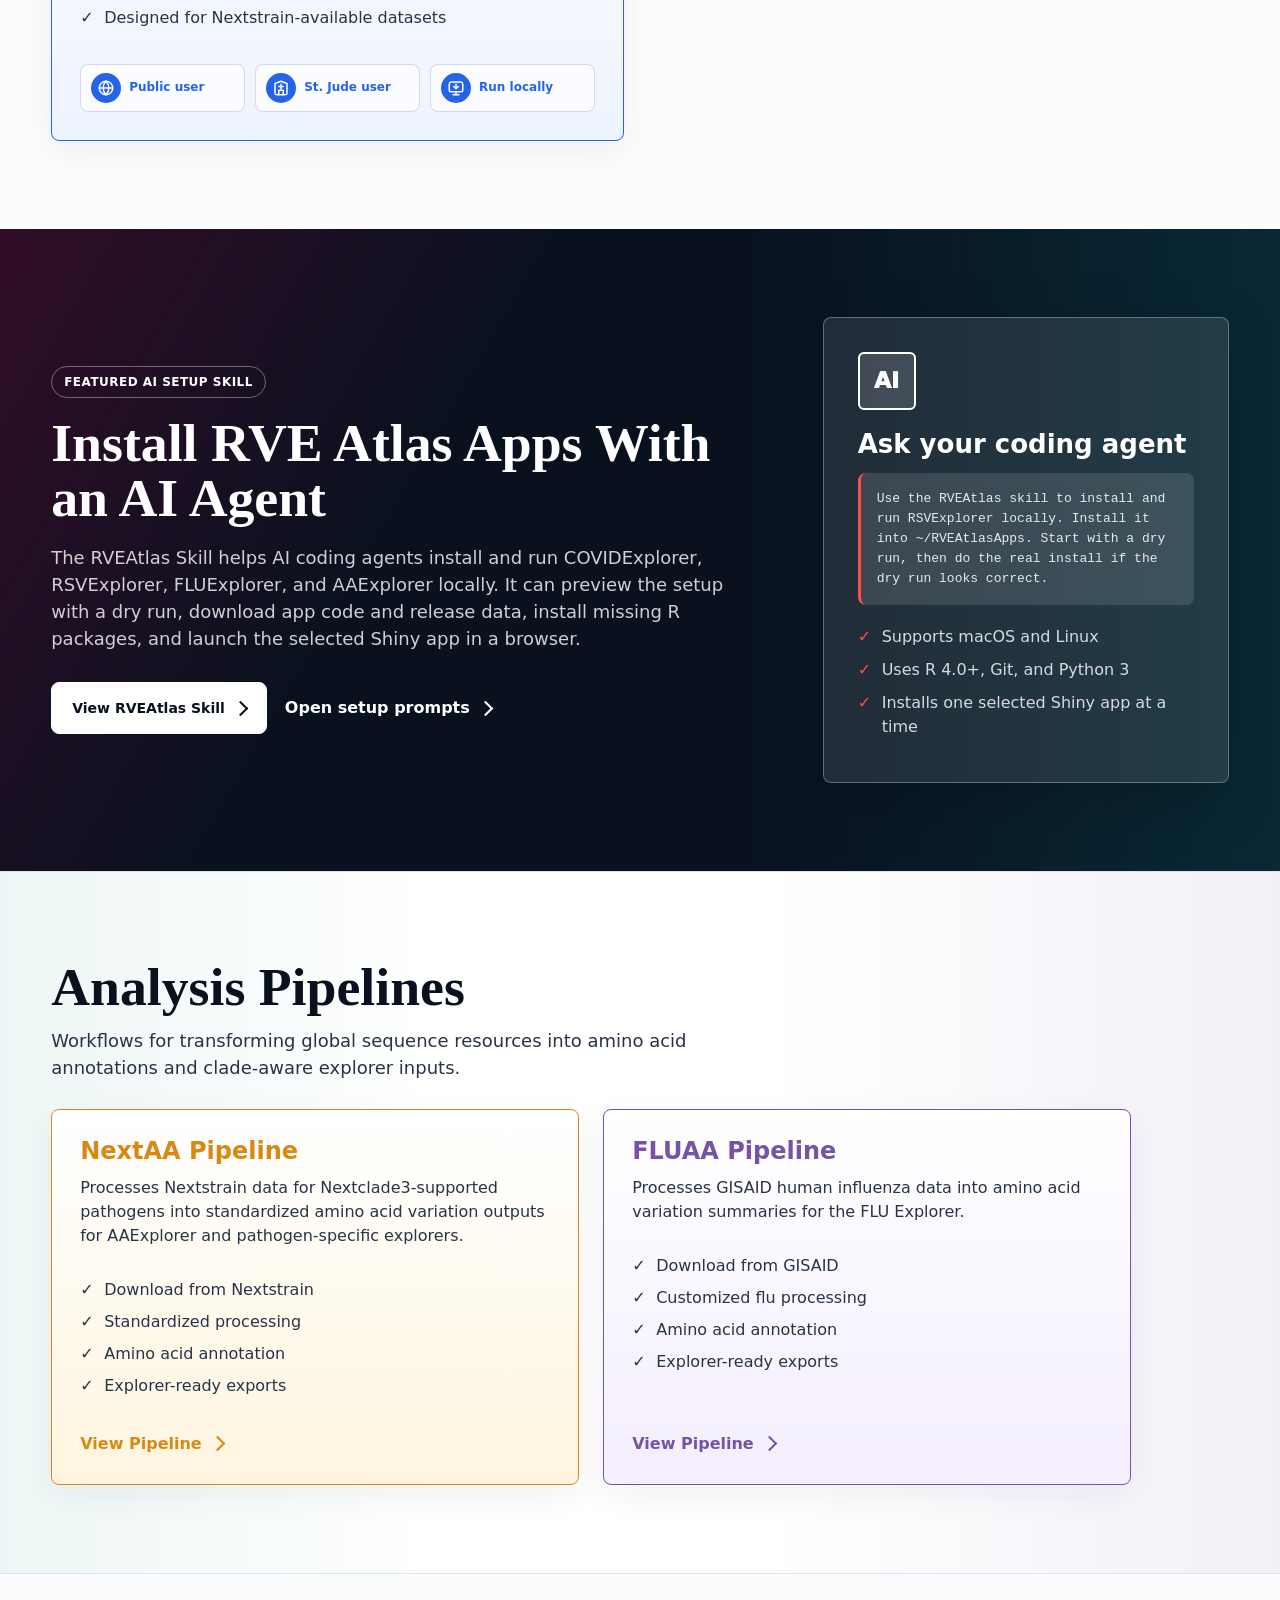
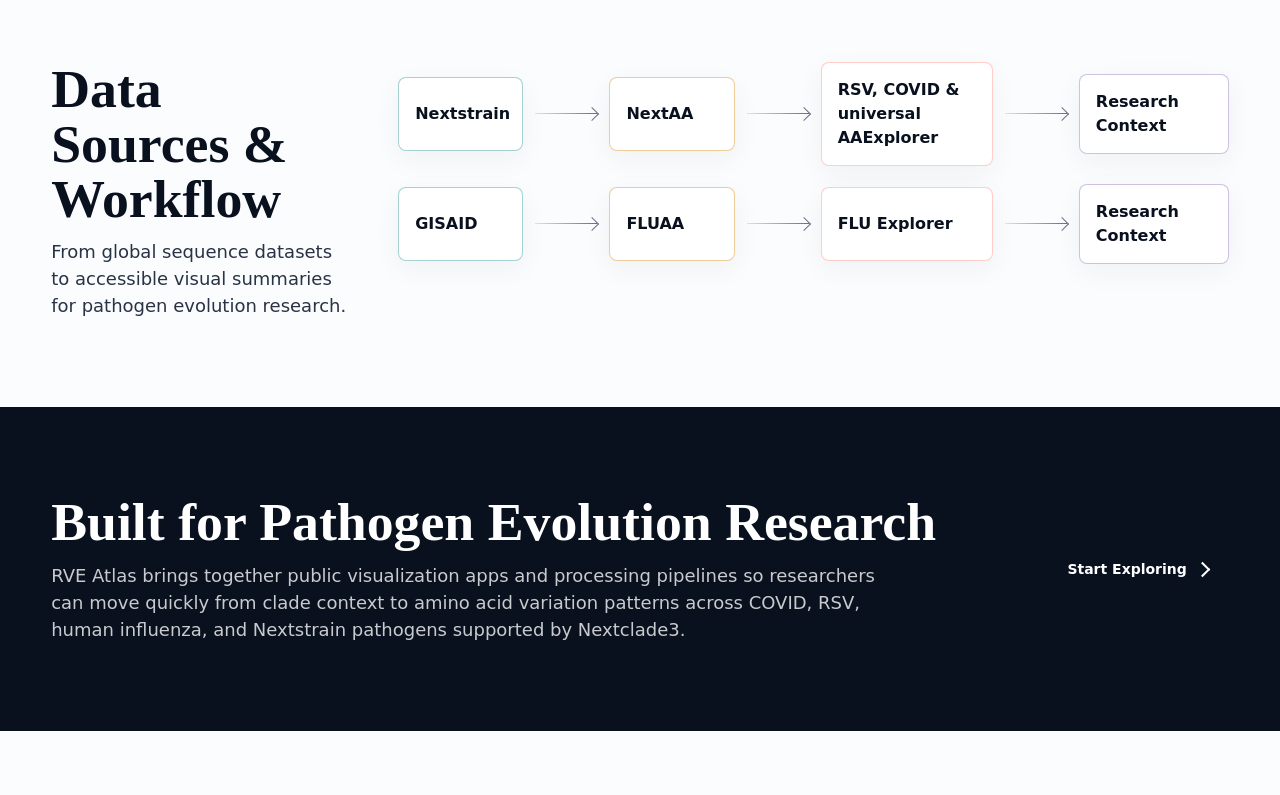
==== commit 44d7274d: "update website add AI Agent skill page" ====
--- a/index.html
+++ b/index.html
@@ -8,9 +8,24 @@
       content="Respiratory Virus Evolution Atlas connects interactive Shiny explorers and amino-acid analysis pipelines for COVID, RSV, human influenza, and Nextclade3-supported pathogens."
     >
     <title>Respiratory Virus Evolution Atlas</title>
+    <link rel="icon" type="image/svg+xml" href="assets/favicon.svg">
     <link rel="stylesheet" href="styles.css">
   </head>
   <body>
+    <svg class="icon-sprite" aria-hidden="true" focusable="false">
+      <symbol id="icon-globe" viewBox="0 0 24 24">
+        <circle cx="12" cy="12" r="9"></circle>
+        <path d="M3 12h18M12 3c2.5 2.5 3.8 5.5 3.8 9S14.5 18.5 12 21M12 3c-2.5 2.5-3.8 5.5-3.8 9s1.3 6.5 3.8 9"></path>
+      </symbol>
+      <symbol id="icon-hospital" viewBox="0 0 24 24">
+        <path d="M4 21V6l8-3l8 3v15"></path>
+        <path d="M9 21v-6h6v6M9 10h6M12 7v6M4 21h16"></path>
+      </symbol>
+      <symbol id="icon-monitor" viewBox="0 0 24 24">
+        <rect x="3" y="4" width="18" height="13" rx="2"></rect>
+        <path d="M8 21h8M12 17v4M12 7v6M9 10l3 3l3-3"></path>
+      </symbol>
+    </svg>
     <header class="site-header">
       <a class="brand" href="#top" aria-label="Respiratory Virus Evolution Atlas home">
         <span class="brand-mark">RVE<br>Atlas</span>
@@ -22,6 +37,7 @@
       </div>
       <nav class="site-nav" aria-label="Primary navigation">
         <a href="#explorers">Explorers</a>
+        <a href="#agent-skill">AI Setup</a>
         <a href="#pipelines">Pipelines</a>
         <a href="#workflow">Data Workflow</a>
         <a href="#about">About</a>
@@ -54,6 +70,10 @@
               <a class="button amber" href="#pipelines">NextAA</a>
               <a class="button purple" href="#pipelines">FLUAA</a>
             </div>
+            <div class="hero-action-row">
+              <span class="hero-action-label">Local setup:</span>
+              <a class="button agent" href="#agent-skill">AI Agent Skill</a>
+            </div>
           </div>
 
           <div class="source-note">
@@ -109,9 +129,20 @@
                   <li>Mutation patterns over time</li>
                   <li>Sequence and metadata filters</li>
                 </ul>
-                <a class="text-link" href="https://leilistjude.shinyapps.io/RSVExplorer/" target="_blank" rel="noopener noreferrer">Launch Explorer (Public user)</a>
-                <a class="text-link" href="https://ibex.stjude.org/RSVExplorer/" target="_blank" rel="noopener noreferrer">Launch Explorer (St. Jude user)</a>
-                <a class="text-link" href="https://github.com/LeiLi-Uchicago/RSVExplorer" target="_blank" rel="noopener noreferrer">Launch on your own computer</a>
+                <div class="card-actions" aria-label="RSV Explorer launch options">
+                  <a class="icon-link" href="https://leilistjude.shinyapps.io/RSVExplorer/" target="_blank" rel="noopener noreferrer">
+                    <svg aria-hidden="true"><use href="#icon-globe"></use></svg>
+                    <span>Public user</span>
+                  </a>
+                  <a class="icon-link" href="https://ibex.stjude.org/RSVExplorer/" target="_blank" rel="noopener noreferrer">
+                    <svg aria-hidden="true"><use href="#icon-hospital"></use></svg>
+                    <span>St. Jude user</span>
+                  </a>
+                  <a class="icon-link" href="https://github.com/LeiLi-Uchicago/RSVExplorer" target="_blank" rel="noopener noreferrer">
+                    <svg aria-hidden="true"><use href="#icon-monitor"></use></svg>
+                    <span>Run locally</span>
+                  </a>
+                </div>
               </article>
 
               <article class="feature-card accent-coral">
@@ -144,9 +175,20 @@
                   <li>Variant summaries by position</li>
                   <li>Lineage and temporal views</li>
                 </ul>
-                <a class="text-link" href="https://leilistjude.shinyapps.io/COVIDExplorer/" target="_blank" rel="noopener noreferrer">Launch Explorer (Public user)</a>
-                <a class="text-link" href="https://ibex.stjude.org/COVIDExplorer/" target="_blank" rel="noopener noreferrer">Launch Explorer (St. Jude user)</a>
-                <a class="text-link" href="https://github.com/LeiLi-Uchicago/COVIDExplorer" target="_blank" rel="noopener noreferrer">Launch on your own computer</a>
+                <div class="card-actions" aria-label="COVID Explorer launch options">
+                  <a class="icon-link" href="https://leilistjude.shinyapps.io/COVIDExplorer/" target="_blank" rel="noopener noreferrer">
+                    <svg aria-hidden="true"><use href="#icon-globe"></use></svg>
+                    <span>Public user</span>
+                  </a>
+                  <a class="icon-link" href="https://ibex.stjude.org/COVIDExplorer/" target="_blank" rel="noopener noreferrer">
+                    <svg aria-hidden="true"><use href="#icon-hospital"></use></svg>
+                    <span>St. Jude user</span>
+                  </a>
+                  <a class="icon-link" href="https://github.com/LeiLi-Uchicago/COVIDExplorer" target="_blank" rel="noopener noreferrer">
+                    <svg aria-hidden="true"><use href="#icon-monitor"></use></svg>
+                    <span>Run locally</span>
+                  </a>
+                </div>
               </article>
 
               <article class="feature-card accent-violet">
@@ -179,9 +221,20 @@
                   <li>Subtype and clade comparisons</li>
                   <li>Research-ready visual summaries</li>
                 </ul>
-                <a class="text-link" href="https://leilistjude.shinyapps.io/FLUExplorer/" target="_blank" rel="noopener noreferrer">Launch Explorer (Public user)</a>
-                <a class="text-link" href="https://ibex.stjude.org/FLUExplorer/" target="_blank" rel="noopener noreferrer">Launch Explorer (St. Jude user)</a>
-                <a class="text-link" href="https://github.com/LeiLi-Uchicago/FLUExplorer" target="_blank" rel="noopener noreferrer">Launch on your own computer</a>
+                <div class="card-actions" aria-label="FLU Explorer launch options">
+                  <a class="icon-link" href="https://leilistjude.shinyapps.io/FLUExplorer/" target="_blank" rel="noopener noreferrer">
+                    <svg aria-hidden="true"><use href="#icon-globe"></use></svg>
+                    <span>Public user</span>
+                  </a>
+                  <a class="icon-link" href="https://ibex.stjude.org/FLUExplorer/" target="_blank" rel="noopener noreferrer">
+                    <svg aria-hidden="true"><use href="#icon-hospital"></use></svg>
+                    <span>St. Jude user</span>
+                  </a>
+                  <a class="icon-link" href="https://github.com/LeiLi-Uchicago/FLUExplorer" target="_blank" rel="noopener noreferrer">
+                    <svg aria-hidden="true"><use href="#icon-monitor"></use></svg>
+                    <span>Run locally</span>
+                  </a>
+                </div>
               </article>
             </div>
           </div>
@@ -222,11 +275,53 @@
                   <li>Works across Nextclade3-supported pathogens</li>
                   <li>Designed for Nextstrain-available datasets</li>
                 </ul>
-                <a class="text-link" href="https://leilistjude.shinyapps.io/AAExplorer/" target="_blank" rel="noopener noreferrer">Launch Explorer (Public user)</a>
-                <a class="text-link" href="https://ibex.stjude.org/AAExplorer/" target="_blank" rel="noopener noreferrer">Launch Explorer (St. Jude user)</a>
-                <a class="text-link" href="https://github.com/LeiLi-Uchicago/COVIDExplorer" target="_blank" rel="noopener noreferrer">Launch on your own computer</a>
+                <div class="card-actions" aria-label="AAExplorer launch options">
+                  <a class="icon-link" href="https://leilistjude.shinyapps.io/AAExplorer/" target="_blank" rel="noopener noreferrer">
+                    <svg aria-hidden="true"><use href="#icon-globe"></use></svg>
+                    <span>Public user</span>
+                  </a>
+                  <a class="icon-link" href="https://ibex.stjude.org/AAExplorer/" target="_blank" rel="noopener noreferrer">
+                    <svg aria-hidden="true"><use href="#icon-hospital"></use></svg>
+                    <span>St. Jude user</span>
+                  </a>
+                  <a class="icon-link" href="https://github.com/LeiLi-Uchicago/COVIDExplorer" target="_blank" rel="noopener noreferrer">
+                    <svg aria-hidden="true"><use href="#icon-monitor"></use></svg>
+                    <span>Run locally</span>
+                  </a>
+                </div>
               </article>
             </div>
+          </div>
+        </div>
+      </section>
+
+      <section class="section agent-section" id="agent-skill" aria-labelledby="agent-title">
+        <div class="agent-layout">
+          <div class="agent-copy">
+            <span class="agent-kicker">Featured AI Setup Skill</span>
+            <h2 id="agent-title">Install RVE Atlas Apps With an AI Agent</h2>
+            <p>
+              The RVEAtlas Skill helps AI coding agents install and run COVIDExplorer, RSVExplorer,
+              FLUExplorer, and AAExplorer locally. It can preview the setup with a dry run, download
+              app code and release data, install missing R packages, and launch the selected Shiny app
+              in a browser.
+            </p>
+            <div class="agent-actions">
+              <a class="button agent-light" href="https://github.com/LeiLi-Uchicago/RVEAtlas_Skill" target="_blank" rel="noopener noreferrer">View RVEAtlas Skill</a>
+              <a class="text-link agent-link" href="https://github.com/LeiLi-Uchicago/RVEAtlas_Skill#ask-an-ai-agent-to-install-it" target="_blank" rel="noopener noreferrer">Open setup prompts</a>
+            </div>
+          </div>
+          <div class="agent-panel" aria-label="RVEAtlas Skill setup summary">
+            <div class="agent-mark" aria-hidden="true">AI</div>
+            <h3>Ask your coding agent</h3>
+            <p class="agent-prompt">
+              Use the RVEAtlas skill to install and run RSVExplorer locally. Install it into ~/RVEAtlasApps. Start with a dry run, then do the real install if the dry run looks correct.
+            </p>
+            <ul>
+              <li>Supports macOS and Linux</li>
+              <li>Uses R 4.0+, Git, and Python 3</li>
+              <li>Installs one selected Shiny app at a time</li>
+            </ul>
           </div>
         </div>
       </section>
--- a/styles.css
+++ b/styles.css
@@ -54,6 +54,13 @@
   display: block;
 }
 
+.icon-sprite {
+  position: absolute;
+  width: 0;
+  height: 0;
+  overflow: hidden;
+}
+
 .site-header {
   position: sticky;
   top: 0;
@@ -280,6 +287,16 @@
   color: var(--purple);
 }
 
+.button.agent {
+  color: var(--stjude-red);
+}
+
+.button.agent-light {
+  color: var(--ink);
+  background: var(--white);
+  border-color: var(--white);
+}
+
 .button.ink {
   color: var(--white);
   background: var(--ink);
@@ -352,6 +369,20 @@
   letter-spacing: 0;
 }
 
+#explorers-title {
+  white-space: nowrap;
+}
+
+#explorers .section-heading {
+  max-width: none;
+}
+
+#explorers .section-heading p {
+  max-width: calc(100vw - clamp(40px, 8vw, 144px));
+  font-size: clamp(14px, 1.35vw, 16px);
+  white-space: nowrap;
+}
+
 .section-heading p,
 .workflow-intro p,
 .about-section p {
@@ -564,6 +595,52 @@
   padding-top: 0;
 }
 
+.card-actions {
+  display: grid;
+  grid-template-columns: repeat(3, minmax(0, 1fr));
+  gap: 10px;
+  margin-top: auto;
+  padding-top: 26px;
+}
+
+.icon-link {
+  display: grid;
+  grid-template-columns: 30px minmax(0, 1fr);
+  gap: 8px;
+  align-items: center;
+  min-height: 44px;
+  padding: 8px 10px;
+  border: 1px solid rgba(9, 17, 31, 0.14);
+  border-radius: var(--radius);
+  background: rgba(255, 255, 255, 0.72);
+  color: currentColor;
+  font-size: 12px;
+  font-weight: 850;
+  line-height: 1.15;
+  transition: transform 180ms ease, box-shadow 180ms ease, background 180ms ease;
+}
+
+.icon-link svg {
+  width: 30px;
+  height: 30px;
+  padding: 6px;
+  border-radius: 50%;
+  background: currentColor;
+  fill: none;
+  stroke: var(--white);
+  stroke-linecap: round;
+  stroke-linejoin: round;
+  stroke-width: 2;
+}
+
+.icon-link:hover,
+.icon-link:focus-visible {
+  background: var(--white);
+  box-shadow: 0 8px 22px rgba(22, 33, 48, 0.10);
+  outline: none;
+  transform: translateY(-1px);
+}
+
 .accent-teal .card-icon {
   background: var(--teal);
 }
@@ -586,6 +663,128 @@
 
 .accent-purple .card-icon {
   background: var(--purple);
+}
+
+.agent-section {
+  background:
+    linear-gradient(120deg, rgba(180, 0, 67, 0.24), transparent 34%),
+    linear-gradient(270deg, rgba(8, 127, 131, 0.22), transparent 42%),
+    var(--ink);
+  color: var(--white);
+}
+
+.agent-layout {
+  display: grid;
+  grid-template-columns: minmax(0, 1.08fr) minmax(320px, 0.62fr);
+  gap: clamp(28px, 5vw, 64px);
+  align-items: center;
+}
+
+.agent-copy {
+  max-width: 850px;
+}
+
+.agent-kicker {
+  display: inline-flex;
+  align-items: center;
+  min-height: 32px;
+  padding: 0 12px;
+  border: 1px solid rgba(255, 255, 255, 0.36);
+  border-radius: 999px;
+  color: #ffffff;
+  font-size: 12px;
+  font-weight: 900;
+  letter-spacing: 0.04em;
+  text-transform: uppercase;
+}
+
+.agent-section h2 {
+  max-width: 760px;
+  margin-top: 18px;
+}
+
+.agent-section p {
+  max-width: 780px;
+  margin: 18px 0 0;
+  color: rgba(255, 255, 255, 0.80);
+  font-size: 18px;
+}
+
+.agent-actions {
+  display: flex;
+  flex-wrap: wrap;
+  gap: 18px;
+  align-items: center;
+  margin-top: 30px;
+}
+
+.agent-link {
+  margin-top: 0;
+  padding-top: 0;
+  color: var(--white);
+}
+
+.agent-panel {
+  min-width: 0;
+  padding: clamp(24px, 4vw, 34px);
+  border: 1px solid rgba(255, 255, 255, 0.30);
+  border-radius: var(--radius);
+  background: rgba(255, 255, 255, 0.10);
+  box-shadow: 0 18px 60px rgba(0, 0, 0, 0.18);
+}
+
+.agent-mark {
+  display: grid;
+  place-items: center;
+  width: 58px;
+  height: 58px;
+  border: 2px solid var(--white);
+  border-radius: 6px;
+  background: rgba(255, 255, 255, 0.14);
+  color: var(--white);
+  font-size: 22px;
+  font-weight: 950;
+  line-height: 1;
+}
+
+.agent-panel h3 {
+  margin: 20px 0 0;
+  color: var(--white);
+  font-size: 26px;
+  line-height: 1.1;
+}
+
+.agent-panel .agent-prompt {
+  margin-top: 14px;
+  padding: 16px;
+  border-left: 3px solid var(--coral);
+  border-radius: var(--radius);
+  background: rgba(255, 255, 255, 0.12);
+  color: rgba(255, 255, 255, 0.88);
+  font-family: ui-monospace, SFMono-Regular, Menlo, Monaco, Consolas, "Liberation Mono", monospace;
+  font-size: 13px;
+  line-height: 1.55;
+}
+
+.agent-panel ul {
+  margin: 20px 0 0;
+  padding: 0;
+  color: rgba(255, 255, 255, 0.82);
+  list-style: none;
+}
+
+.agent-panel li {
+  position: relative;
+  margin: 9px 0;
+  padding-left: 24px;
+}
+
+.agent-panel li::before {
+  position: absolute;
+  left: 0;
+  color: var(--coral);
+  content: "✓";
+  font-weight: 900;
 }
 
 .pipelines-section {
@@ -705,6 +904,12 @@
   }
 }
 
+@media (max-width: 980px) {
+  .agent-layout {
+    grid-template-columns: 1fr;
+  }
+}
+
 .site-footer {
   position: fixed;
   right: 0;
@@ -802,6 +1007,11 @@
     grid-template-columns: 1fr;
   }
 
+  #explorers .section-heading p {
+    max-width: 100%;
+    white-space: normal;
+  }
+
   .workflow-row {
     grid-template-columns: 1fr;
     gap: 8px;
@@ -831,6 +1041,10 @@
     padding-bottom: 176px;
   }
 
+  #explorers-title {
+    white-space: normal;
+  }
+
   .site-nav {
     display: grid;
     grid-template-columns: repeat(2, minmax(0, 1fr));
@@ -885,6 +1099,10 @@
   .feature-card,
   .pipeline-card {
     padding: 22px;
+  }
+
+  .card-actions {
+    grid-template-columns: 1fr;
   }
 
   .explorer-stats {
